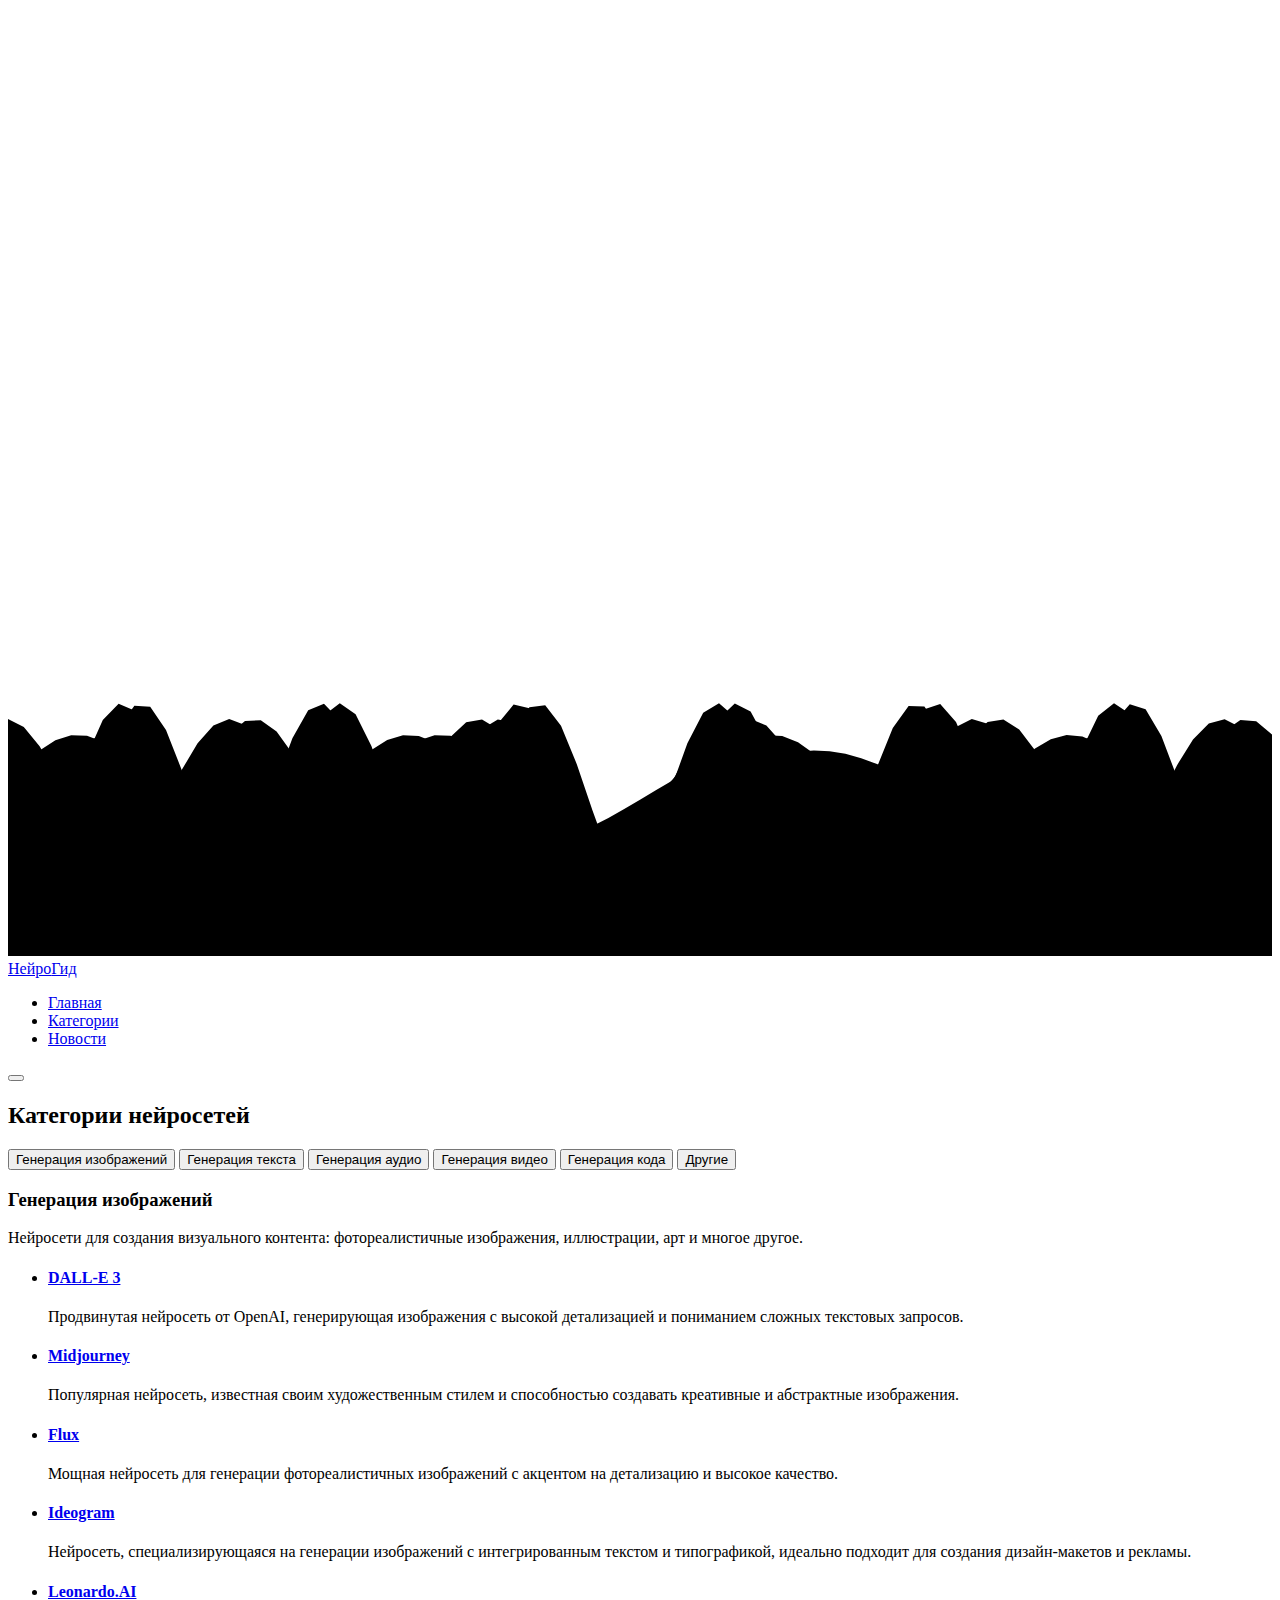
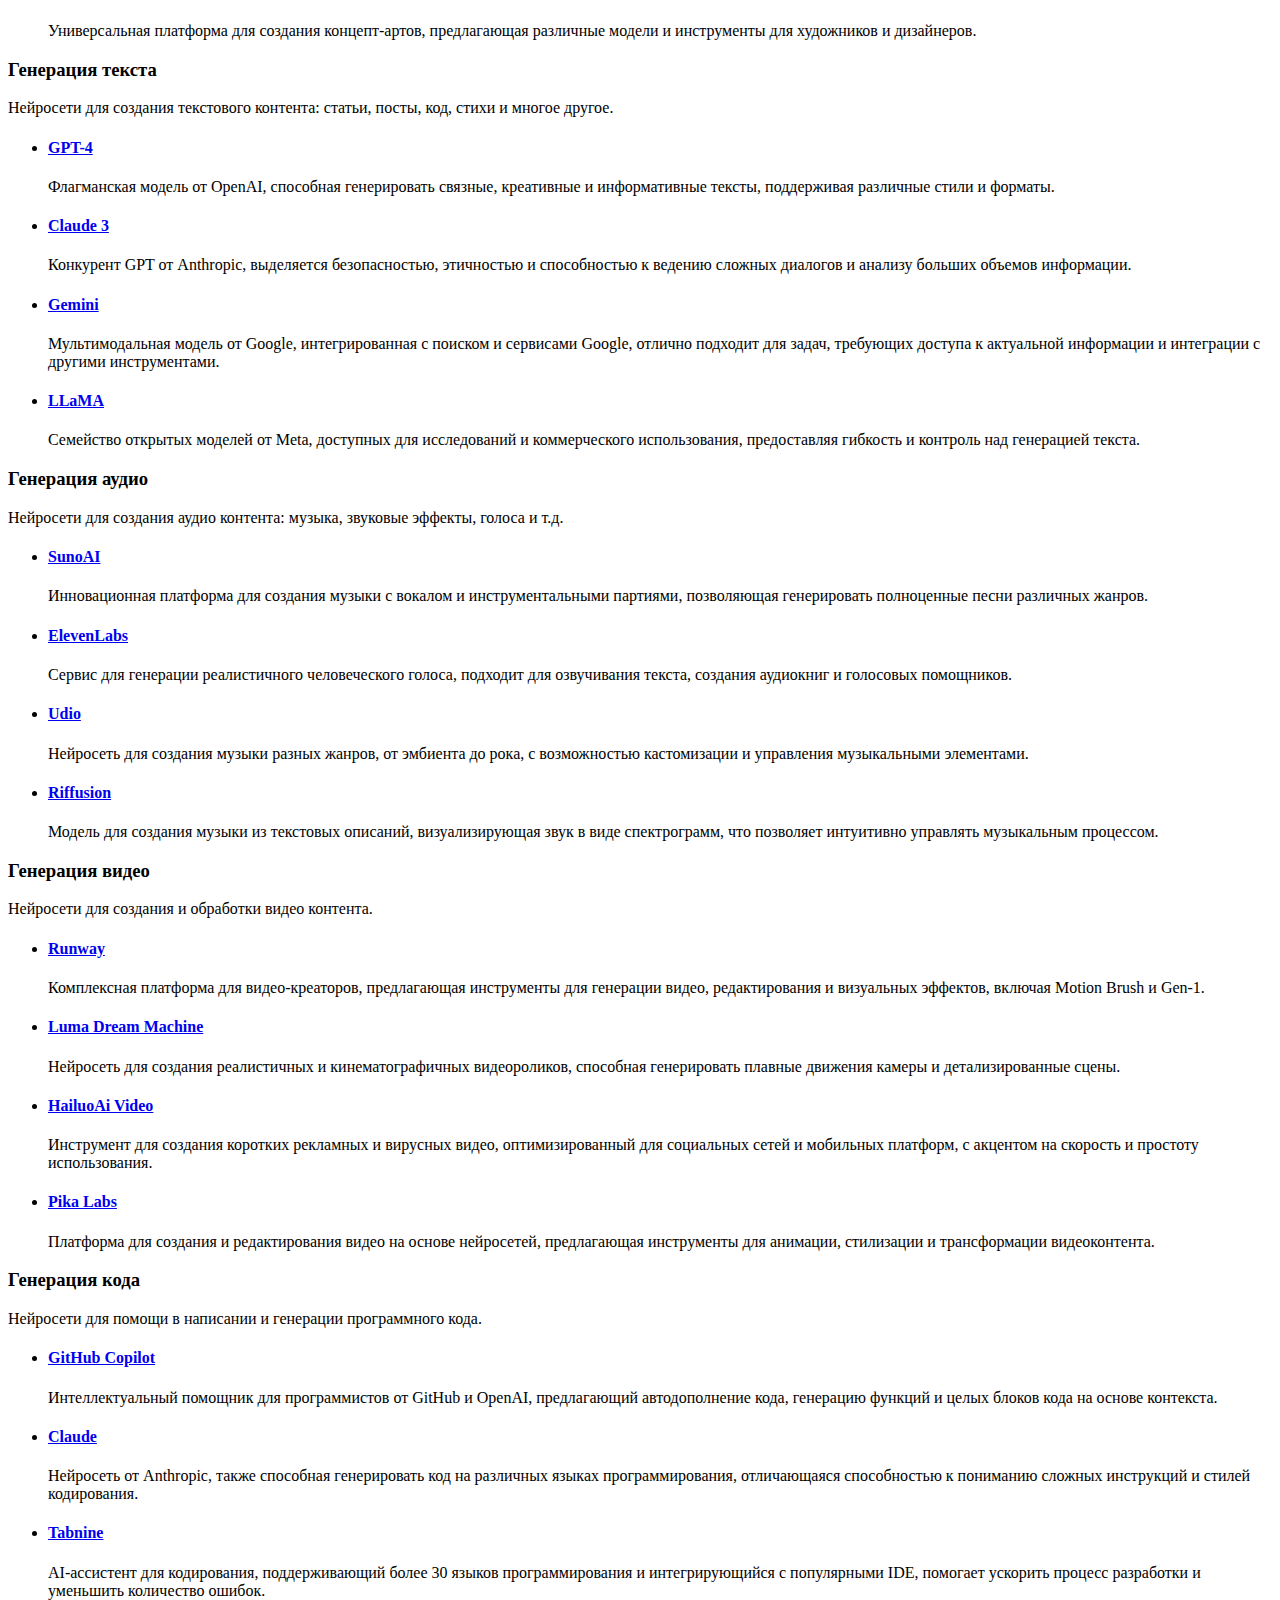
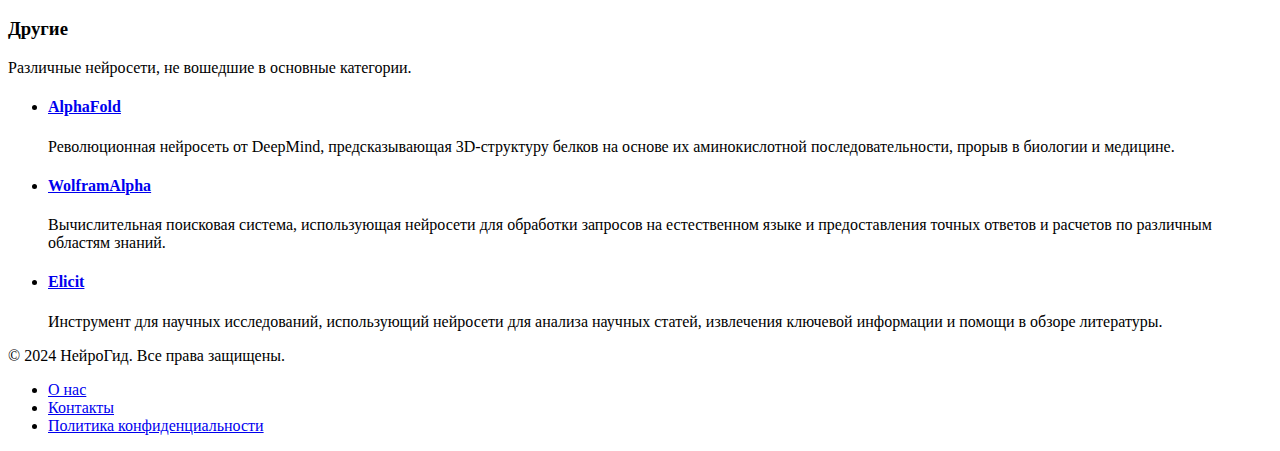
==== categories.html @ d22f7729 "Update categories.html" ====
<!DOCTYPE html>
<!-- saved from url=(0128)file:///C:/Users/User/Desktop/%D0%A1%D0%B0%D0%B9%D1%82%20%D0%9D%D0%B5%D0%B9%D1%80%D0%BE%D0%93%D0%B8%D0%B4/gemini/categories.html -->
<html lang="ru"><head><meta http-equiv="Content-Type" content="text/html; charset=UTF-8">
    
    <meta name="viewport" content="width=device-width, initial-scale=1.0">
    <title>НейроГид - Категории</title>
    <link rel="stylesheet" href="./categories_files/style.css">
    <link href="./categories_files/css2" rel="stylesheet">
    <script src="/script.js" defer=""></script>
    <script>
        document.addEventListener('DOMContentLoaded', () => {
            const categoryTabs = document.querySelectorAll('.category-tab');
            const categoryContents = document.querySelectorAll('.category-content');
            const burgerMenu = document.querySelector('.burger-menu');
            const nav = document.querySelector('.nav');
            const logoLink = document.querySelector('.logo');


            burgerMenu.addEventListener('click', () => {
                burgerMenu.classList.toggle('active');
                nav.classList.toggle('open');
            });

            const navLinks = document.querySelectorAll('.nav-link');
            navLinks.forEach(link => {
                link.addEventListener('click', () => {
                    burgerMenu.classList.remove('active');
                    nav.classList.remove('open');
                });
            });

            logoLink.addEventListener('click', (e) => {
                e.preventDefault();
                window.location.href = 'index.html'; // Относительная ссылка на главную
            });


            // --- Процедурная SVG анимация фона ---
            const svgContainer = document.getElementById('background-animation');
            const svg = svgContainer.querySelector('svg');
            const numWaves = 4;
            const waveData = [];

            for (let i = 0; i < numWaves; i++) {
                waveData.push({
                    path: document.createElementNS('http://www.w3.org/2000/svg', 'path'),
                    amplitude: 30 + i * 10,
                    frequency: 0.02 + i * 0.01,
                    phase: i * 2,
                    colorIndex: i + 1
                });
                waveData[i].path.setAttribute('class', 'wave-path');
                svg.appendChild(waveData[i].path);
            }

            function updateWaves(time) {
                waveData.forEach(wave => {
                    let pathD = 'M0,600 ';
                    for (let x = 0; x <= 800; x += 10) {
                        const y = 500 + wave.amplitude * Math.sin(wave.frequency * x + time / 1000 + wave.phase);
                        pathD += `L${x},${y} `;
                    }
                    pathD += 'L800,600 Z';
                    wave.path.setAttribute('d', pathD);
                    wave.path.setAttribute('stroke', `var(--wave-color-turquoise-${wave.colorIndex})`);
                });
                requestAnimationFrame(updateWaves);
            }

            updateWaves(0);


            // Логика для табов категорий
            categoryTabs.forEach(tab => {
                tab.addEventListener('click', () => {
                    const category = tab.dataset.category;

                    categoryTabs.forEach(t => t.classList.remove('active-tab'));
                    categoryContents.forEach(content => content.classList.add('hidden'));

                    tab.classList.add('active-tab');
                    document.getElementById(`category-${category}-content`).classList.remove('hidden');
                });
            });
        });
    </script>
</head>
<body class="dark-theme categories-page-bg">
    <div class="background-animation" id="background-animation">
        <svg class="procedural-waves" viewBox="0 0 800 600" preserveAspectRatio="none">
            <!-- Процедурные волны будут добавлены сюда через JavaScript -->
        <path class="wave-path" d="M0,600 L0,529.5100526964826 L10,529.9945716911402 L20,529.2833017658168 L30,527.404599007892 L40,524.4333613677361 L50,520.4880427137792 L60,515.7259304505815 L70,510.3368749663625 L80,504.53572089712816 L90,498.55374194902197 L100,492.6294207454771 L110,486.9989412776021 L120,481.8867729937758 L130,477.49672191109335 L140,474.0038055126163 L150,471.5472753526156 L160,470.22506553654114 L170,470.0898883972856 L180,471.1471330208153 L190,473.35465040031795 L200,476.6244337840968 L210,480.8261272270388 L220,485.79222247078417 L230,491.32473696938627 L240,497.20310682864186 L250,503.1929799925327 L260,509.0555591201522 L270,514.5571216821207 L280,519.4783377402782 L290,523.6230139401787 L300,526.8259151210157 L310,528.9593517200483 L320,529.9382703525216 L330,529.7236446217153 L340,528.3240309782257 L350,525.7952276012828 L360,522.2380499014249 L370,517.7943113282217 L380,512.6411697155575 L390,506.98406455785323 L400,501.04852678571757 L410,495.07118755945294 L420,489.2903445314259 L430,483.9364616706572 L440,479.2229813916544 L450,475.33781527889255 L460,472.43585264493686 L470,470.6327855823304 L480,470.00049668495217 L490,470.56419331583805 L500,472.30140266916175 L510,475.1428676900874 L520,478.9753081349922 L530,483.64593669730436 L540,488.96855015526256 L550,494.73095270677743 L560,500.7034155464327 L570,506.6478354280079 L580,512.3272270895278 L590,517.5151711078013 L600,522.0048405263253 L610,525.6172463933548 L620,528.208373486577 L630,529.6749217455598 L640,529.9584245191775 L650,529.0475794464912 L660,526.978699046211 L670,523.8342630511665 L680,519.7396302016373 L690,514.8580405879752 L700,509.38410778332894 L710,503.536060214626 L720,497.5470410838492 L730,491.6558136842982 L740,486.0972426615533 L750,481.0929307012044 L760,476.842383929091 L770,473.51505823164126 L780,471.24360358442857 L790,470.1185757162489 L800,470.1848259379751 L800,600 Z" stroke="var(--wave-color-turquoise-1)"></path><path class="wave-path" d="M0,600 L0,490.17256099396946 L10,479.1529946544298 L20,469.9956292147911 L30,463.5184648568426 L40,460.30008738205487 L50,460.62798486511554 L60,464.47286720042393 L70,471.4912824999924 L80,481.0562966277122 L90,492.3134953585727 L100,504.2573066567102 L110,515.8208254305324 L120,525.9711169870377 L130,533.8014860116 L140,538.6124689600643 L150,539.9743150539583 L160,537.7653746376343 L170,532.1829657797028 L180,523.725748437629 L190,513.1491806488592 L200,501.3980357142901 L210,489.5220084130649 L220,478.5819488942096 L230,469.5551000922995 L240,463.24780352658246 L250,460.22347121456244 L260,460.7522577544507 L270,464.78692821949824 L280,471.9670775133229 L290,481.6513242837984 L300,492.97460360903654 L310,504.9254406704842 L320,516.4363027860371 L330,526.4789589251502 L340,534.1563285244731 L350,538.7826150228314 L360,539.94456602557 L370,537.5383879101964 L380,531.7790174015554 L390,523.1809219143296 L400,512.5121437111053 L410,500.725692974475 L420,488.8744182457309 L430,478.0169586003203 L440,469.12317857212133 L450,462.98753304314414 L460,460.15810095499853 L470,460.8876270493591 L480,465.1109449329274 L490,472.45079819726743 L500,482.25153961020214 L510,493.6376981303839 L520,505.5921821280453 L530,517.0471331511295 L540,526.9793145404703 L550,534.5015141130871 L560,538.9417961841577 L570,539.9035235805491 L580,537.3007880582079 L590,531.3660842297438 L600,522.629541513115 L610,511.8715692495788 L620,500.0531450614932 L630,488.2299735833459 L640,477.4581835109007 L650,468.6999867702346 L660,462.7377269920813 L670,460.10399508531594 L680,461.034054477254 L690,465.4448257323646 L700,472.9423077908137 L710,482.85677290970494 L720,494.3025914477355 L730,506.2573425234237 L740,517.6531438274346 L750,527.4720423688377 L760,534.8369451840758 L770,539.0899674391944 L780,539.8511993227125 L790,537.0526422576158 L800,530.9442830117226 L800,600 Z" stroke="var(--wave-color-turquoise-2)"></path><path class="wave-path" d="M0,600 L0,461.04072297349467 L10,476.32037078464026 L20,495.33851138106974 L30,515.0925985335871 L40,532.4638962337971 L50,544.7098585350261 L60,549.8971172542027 L70,547.2067182970428 L80,537.0634165023748 L90,521.0686161925958 L100,501.7475446428626 L110,482.1505742190431 L120,465.37163565275733 L130,454.05975440822806 L140,450.00082780825363 L150,453.8356711152696 L160,464.9588468916537 L170,481.614250258771 L180,501.1723592440546 L190,520.5453784825464 L200,536.6747342105423 L210,547.0139558109616 L220,549.9307075319625 L230,544.9644984103517 L240,532.8993836693955 L250,515.6401796388816 L260,495.91173513974866 L270,476.8287377692555 L280,461.40397321515167 L290,452.07267264071425 L300,450.3080432299585 L310,456.38868116615924 L320,469.3545874202947 L330,487.1587304892551 L340,506.9902276600566 L350,525.7181215844987 L360,540.3856896009546 L370,548.6772452301972 L380,549.2837341531398 L390,542.1094051043319 L400,528.2869268913937 L410,509.99856489541656 L420,490.1316493509532 L430,471.8227293886259 L440,457.9623808938437 L450,450.7388481325138 L460,451.29256809656755 L470,459.53612057888034 L480,474.16802990177234 L490,492.8782393096693 L500,512.7128181372518 L510,530.540322510481 L520,543.5461814800948 L530,549.6770558876897 L540,547.96501547001 L550,538.6803537646533 L560,523.2889147037001 L570,504.2206680878213 L580,484.4860707849523 L590,467.2007817847718 L600,455.0937681513786 L610,450.0764611283969 L620,452.94098317418064 L630,463.2350892428271 L640,479.3335663329632 L650,498.6948188854594 L660,518.2621308376117 L670,534.9462538783456 L680,546.1131318301187 L690,549.9997602017256 L700,545.9925258324957 L710,534.7240829182389 L720,517.9734708245256 L730,498.3852428884024 L740,479.0519495949091 L750,463.025892854529 L760,452.8372346455368 L770,450.0945400708569 L780,455.2308202974479 L790,467.43516961409165 L800,484.78078961299 L800,600 Z" stroke="var(--wave-color-turquoise-3)"></path><path class="wave-path" d="M0,600 L0,553.6518302420313 L10,559.9614725809375 L20,551.5904552025657 L30,530.5882951105787 L40,502.09705357143514 L50,473.0923801807041 L60,450.6756305577851 L70,440.3352068218436 L80,444.6028053383235 L90,462.43356915268885 L100,489.4619054135548 L110,519.0703347580799 L120,544.0096810526508 L130,558.173922534247 L140,558.0951588929823 L150,543.7926742152165 L160,518.7682155666579 L170,489.1486431829804 L180,462.1858614024088 L190,444.4812995647162 L200,440.36965187595024 L210,450.857593089047 L220,473.3773094153032 L230,502.4151888954872 L240,530.8617459013984 L250,551.7522711696307 L260,559.9720355319811 L270,553.5085539982423 L280,533.9443122696724 L290,506.06931904820965 L300,476.7083448488433 L310,453.04998015535193 L320,440.88661775901653 L330,443.1962729865538 L340,459.41346168622056 L350,485.56765047010947 L360,515.2553817647022 L370,541.2080635532566 L380,557.0715742025142 L390,558.9619730462613 L400,546.4164245175839 L410,522.5065164376035 L420,493.08622819149593 L430,465.35867241033156 L440,446.1125217816543 L450,440.0599052123335 L460,448.6827143309214 L470,469.8697847342063 L480,498.43378266255127 L490,527.381245218843 L500,549.6248239912502 L510,559.7185151243574 L520,555.1910309989948 L530,537.1508576305804 L540,510.0148586327436 L550,480.42687296120573 L560,455.63107142543475 L570,441.69833102519846 L580,442.03987253178366 L590,456.5720746727018 L600,481.736947535588 L610,511.3732525879843 L620,538.2249887507911 L630,555.7179145243157 L640,559.5691515920843 L650,548.835782803319 L660,526.1457111768327 L670,497.05425759070215 L680,468.6840244827259 L690,447.9810343642066 L700,440.0141012581805 L710,446.7338082455085 L720,466.49493669771846 L730,494.45927317626087 L740,523.7801728208581 L750,547.2788567963881 L760,559.2020277203866 L770,556.6304775155353 L780,540.1938113579306 L790,513.916298371727 L800,484.2315901962513 L800,600 Z" stroke="var(--wave-color-turquoise-4)"></path></svg>
    </div>
    <header class="header">
        <div class="container header-container">
            <a href="file:///C:/Users/User/Desktop/%D0%A1%D0%B0%D0%B9%D1%82%20%D0%9D%D0%B5%D0%B9%D1%80%D0%BE%D0%93%D0%B8%D0%B4/gemini/index.html" class="logo">Нейро<span class="logo-accent">Гид</span></a>
            <nav class="nav">
                <ul class="nav-list">
                    <li class="nav-item"><a href="file:///C:/Users/User/Desktop/%D0%A1%D0%B0%D0%B9%D1%82%20%D0%9D%D0%B5%D0%B9%D1%80%D0%BE%D0%93%D0%B8%D0%B4/gemini/index.html" class="nav-link">Главная</a></li>
                    <li class="nav-item"><a href="file:///C:/Users/User/Desktop/%D0%A1%D0%B0%D0%B9%D1%82%20%D0%9D%D0%B5%D0%B9%D1%80%D0%BE%D0%93%D0%B8%D0%B4/gemini/categories.html" class="nav-link active">Категории</a></li>
                    <li class="nav-item"><a href="file:///C:/Users/User/Desktop/%D0%A1%D0%B0%D0%B9%D1%82%20%D0%9D%D0%B5%D0%B9%D1%80%D0%BE%D0%93%D0%B8%D0%B4/gemini/news.html" class="nav-link">Новости</a></li>
                </ul>
            </nav>
            <button class="burger-menu" aria-label="Открыть меню">
                <span class="burger-line"></span>
                <span class="burger-line"></span>
                <span class="burger-line"></span>
            </button>
        </div>
    </header>

    <main class="main">
        <section class="categories" id="categories-section">
            <div class="container categories-container">
                <h2 class="section-title">Категории нейросетей</h2>
                <div class="category-tabs">
                    <button class="category-tab" data-category="image">Генерация изображений</button>
                    <button class="category-tab" data-category="text">Генерация текста</button>
                    <button class="category-tab" data-category="audio">Генерация аудио</button>
                    <button class="category-tab active-tab" data-category="video">Генерация видео</button>
                    <button class="category-tab" data-category="code">Генерация кода</button>
                    <button class="category-tab" data-category="other">Другие</button>
                </div>

                <div class="category-content hidden" id="category-image-content">
                    <h3 class="category-content-title">Генерация изображений</h3>
                    <p class="category-content-description">Нейросети для создания визуального контента: фотореалистичные изображения, иллюстрации, арт и многое другое.</p>
                    <ul class="networks-list">
                        <li class="network-item">
                            <h4 class="network-name"><a href="https://openai.com/dall-e-3" target="_blank" rel="noopener noreferrer">DALL-E 3</a></h4>
                            <p class="network-description">Продвинутая нейросеть от OpenAI, генерирующая изображения с высокой детализацией и пониманием сложных текстовых запросов.</p>
                        </li>
                        <li class="network-item">
                            <h4 class="network-name"><a href="https://www.midjourney.com/" target="_blank" rel="noopener noreferrer">Midjourney</a></h4>
                            <p class="network-description">Популярная нейросеть, известная своим художественным стилем и способностью создавать креативные и абстрактные изображения.</p>
                        </li>
                        <li class="network-item">
                            <h4 class="network-name"><a href="https://fluxai.studio/" target="_blank" rel="noopener noreferrer">Flux</a></h4>
                            <p class="network-description">Мощная нейросеть для генерации фотореалистичных изображений с акцентом на детализацию и высокое качество.</p>
                        </li>
                        <li class="network-item">
                            <h4 class="network-name"><a href="https://ideogram.ai/" target="_blank" rel="noopener noreferrer">Ideogram</a></h4>
                            <p class="network-description">Нейросеть, специализирующаяся на генерации изображений с интегрированным текстом и типографикой, идеально подходит для создания дизайн-макетов и рекламы.</p>
                        </li>
                        <li class="network-item">
                            <h4 class="network-name"><a href="https://leonardo.ai/" target="_blank" rel="noopener noreferrer">Leonardo.AI</a></h4>
                            <p class="network-description">Универсальная платформа для создания концепт-артов, предлагающая различные модели и инструменты для художников и дизайнеров.</p>
                        </li>
                    </ul>
                </div>

                <div class="category-content hidden" id="category-text-content">
                    <h3 class="category-content-title">Генерация текста</h3>
                    <p class="category-content-description">Нейросети для создания текстового контента: статьи, посты, код, стихи и многое другое.</p>
                    <ul class="networks-list">
                        <li class="network-item">
                            <h4 class="network-name"><a href="https://openai.com/gpt-4" target="_blank" rel="noopener noreferrer">GPT-4</a></h4>
                            <p class="network-description">Флагманская модель от OpenAI, способная генерировать связные, креативные и информативные тексты, поддерживая различные стили и форматы.</p>
                        </li>
                        <li class="network-item">
                            <h4 class="network-name"><a href="https://www.anthropic.com/claude" target="_blank" rel="noopener noreferrer">Claude 3</a></h4>
                            <p class="network-description">Конкурент GPT от Anthropic, выделяется безопасностью, этичностью и способностью к ведению сложных диалогов и анализу больших объемов информации.</p>
                        </li>
                        <li class="network-item">
                            <h4 class="network-name"><a href="https://gemini.google.com/" target="_blank" rel="noopener noreferrer">Gemini</a></h4>
                            <p class="network-description">Мультимодальная модель от Google, интегрированная с поиском и сервисами Google, отлично подходит для задач, требующих доступа к актуальной информации и интеграции с другими инструментами.</p>
                        </li>
                        <li class="network-item">
                            <h4 class="network-name"><a href="https://llama.meta.com/" target="_blank" rel="noopener noreferrer">LLaMA</a></h4>
                            <p class="network-description">Семейство открытых моделей от Meta, доступных для исследований и коммерческого использования, предоставляя гибкость и контроль над генерацией текста.</p>
                        </li>
                    </ul>
                </div>

                <div class="category-content hidden" id="category-audio-content">
                    <h3 class="category-content-title">Генерация аудио</h3>
                    <p class="category-content-description">Нейросети для создания аудио контента: музыка, звуковые эффекты, голоса и т.д.</p>
                    <ul class="networks-list">
                        <li class="network-item">
                            <h4 class="network-name"><a href="https://www.suno.ai/" target="_blank" rel="noopener noreferrer">SunoAI</a></h4>
                            <p class="network-description">Инновационная платформа для создания музыки с вокалом и инструментальными партиями, позволяющая генерировать полноценные песни различных жанров.</p>
                        </li>
                        <li class="network-item">
                            <h4 class="network-name"><a href="https://elevenlabs.io/" target="_blank" rel="noopener noreferrer">ElevenLabs</a></h4>
                            <p class="network-description">Сервис для генерации реалистичного человеческого голоса, подходит для озвучивания текста, создания аудиокниг и голосовых помощников.</p>
                        </li>
                        <li class="network-item">
                            <h4 class="network-name"><a href="https://www.udio.com/" target="_blank" rel="noopener noreferrer">Udio</a></h4>
                            <p class="network-description">Нейросеть для создания музыки разных жанров, от эмбиента до рока, с возможностью кастомизации и управления музыкальными элементами.</p>
                        </li>
                        <li class="network-item">
                            <h4 class="network-name"><a href="https://www.riffusion.com/" target="_blank" rel="noopener noreferrer">Riffusion</a></h4>
                            <p class="network-description">Модель для создания музыки из текстовых описаний, визуализирующая звук в виде спектрограмм, что позволяет интуитивно управлять музыкальным процессом.</p>
                        </li>
                    </ul>
                </div>

                 <div class="category-content" id="category-video-content">
                    <h3 class="category-content-title">Генерация видео</h3>
                    <p class="category-content-description">Нейросети для создания и обработки видео контента.</p>
                    <ul class="networks-list">
                        <li class="network-item">
                            <h4 class="network-name"><a href="https://runwayml.com/" target="_blank" rel="noopener noreferrer">Runway</a></h4>
                            <p class="network-description">Комплексная платформа для видео-креаторов, предлагающая инструменты для генерации видео, редактирования и визуальных эффектов, включая Motion Brush и Gen-1.</p>
                        </li>
                        <li class="network-item">
                            <h4 class="network-name"><a href="https://lumalabs.ai/dream-machine" target="_blank" rel="noopener noreferrer">Luma Dream Machine</a></h4>
                            <p class="network-description">Нейросеть для создания реалистичных и кинематографичных видеороликов, способная генерировать плавные движения камеры и детализированные сцены.</p>
                        </li>
                        <li class="network-item">
                            <h4 class="network-name">
    <a href="https://hailuoai.video/" target="_blank" rel="noopener noreferrer">HailuoAi Video</a>
</h4>
                            <p class="network-description">Инструмент для создания коротких рекламных и вирусных видео, оптимизированный для социальных сетей и мобильных платформ, с акцентом на скорость и простоту использования.</p>
                        </li>
                        <li class="network-item">
                            <h4 class="network-name"><a href="https://pika.art/" target="_blank" rel="noopener noreferrer">Pika Labs</a></h4>
                            <p class="network-description">Платформа для создания и редактирования видео на основе нейросетей, предлагающая инструменты для анимации, стилизации и трансформации видеоконтента.</p>
                        </li>
                    </ul>
                </div>

                 <div class="category-content hidden" id="category-code-content">
                    <h3 class="category-content-title">Генерация кода</h3>
                    <p class="category-content-description">Нейросети для помощи в написании и генерации программного кода.</p>
                    <ul class="networks-list">
                        <li class="network-item">
                            <h4 class="network-name"><a href="https://github.com/features/copilot" target="_blank" rel="noopener noreferrer">GitHub Copilot</a></h4>
                            <p class="network-description">Интеллектуальный помощник для программистов от GitHub и OpenAI, предлагающий автодополнение кода, генерацию функций и целых блоков кода на основе контекста.</p>
                        </li>
                        <li class="network-item">
                            <h4 class="network-name"><a href="https://www.anthropic.com/claude" target="_blank" rel="noopener noreferrer">Claude</a></h4>
                            <p class="network-description">Нейросеть от Anthropic, также способная генерировать код на различных языках программирования, отличающаяся способностью к пониманию сложных инструкций и стилей кодирования.</p>
                        </li>
                        <li class="network-item">
                            <h4 class="network-name"><a href="https://www.tabnine.com/" target="_blank" rel="noopener noreferrer">Tabnine</a></h4>
                            <p class="network-description">AI-ассистент для кодирования, поддерживающий более 30 языков программирования и интегрирующийся с популярными IDE, помогает ускорить процесс разработки и уменьшить количество ошибок.</p>
                        </li>
                    </ul>
                </div>

                 <div class="category-content hidden" id="category-other-content">
                    <h3 class="category-content-title">Другие</h3>
                    <p class="category-content-description">Различные нейросети, не вошедшие в основные категории.</p>
                    <ul class="networks-list">
                        <li class="network-item">
                            <h4 class="network-name"><a href="https://www.deepmind.com/research/highlighted-research/alphafold" target="_blank" rel="noopener noreferrer">AlphaFold</a></h4>
                            <p class="network-description">Революционная нейросеть от DeepMind, предсказывающая 3D-структуру белков на основе их аминокислотной последовательности, прорыв в биологии и медицине.</p>
                        </li>
                         <li class="network-item">
                            <h4 class="network-name"><a href="https://www.wolframalpha.com/" target="_blank" rel="noopener noreferrer">WolframAlpha</a></h4>
                            <p class="network-description">Вычислительная поисковая система, использующая нейросети для обработки запросов на естественном языке и предоставления точных ответов и расчетов по различным областям знаний.</p>
                        </li>
                        <li class="network-item">
                            <h4 class="network-name"><a href="https://elicit.com/" target="_blank" rel="noopener noreferrer">Elicit</a></h4>
                            <p class="network-description">Инструмент для научных исследований, использующий нейросети для анализа научных статей, извлечения ключевой информации и помощи в обзоре литературы.</p>
                        </li>
                    </ul>
                </div>
            </div>
        </section>
    </main>

    <footer class="footer">
        <div class="container footer-container">
            <p class="footer-text">© 2024 НейроГид. Все права защищены.</p>
            <nav class="footer-nav">
                <ul class="footer-nav-list">
                    <li class="footer-nav-item"><a href="file:///C:/Users/User/Desktop/%D0%A1%D0%B0%D0%B9%D1%82%20%D0%9D%D0%B5%D0%B9%D1%80%D0%BE%D0%93%D0%B8%D0%B4/gemini/categories.html#" class="footer-nav-link">О нас</a></li>
                    <li class="footer-nav-item"><a href="file:///C:/Users/User/Desktop/%D0%A1%D0%B0%D0%B9%D1%82%20%D0%9D%D0%B5%D0%B9%D1%80%D0%BE%D0%93%D0%B8%D0%B4/gemini/categories.html#" class="footer-nav-link">Контакты</a></li>
                    <li class="footer-nav-item"><a href="file:///C:/Users/User/Desktop/%D0%A1%D0%B0%D0%B9%D1%82%20%D0%9D%D0%B5%D0%B9%D1%80%D0%BE%D0%93%D0%B8%D0%B4/gemini/categories.html#" class="footer-nav-link">Политика конфиденциальности</a></li>
                </ul>
            </nav>
        </div>
    </footer>

</body></html>
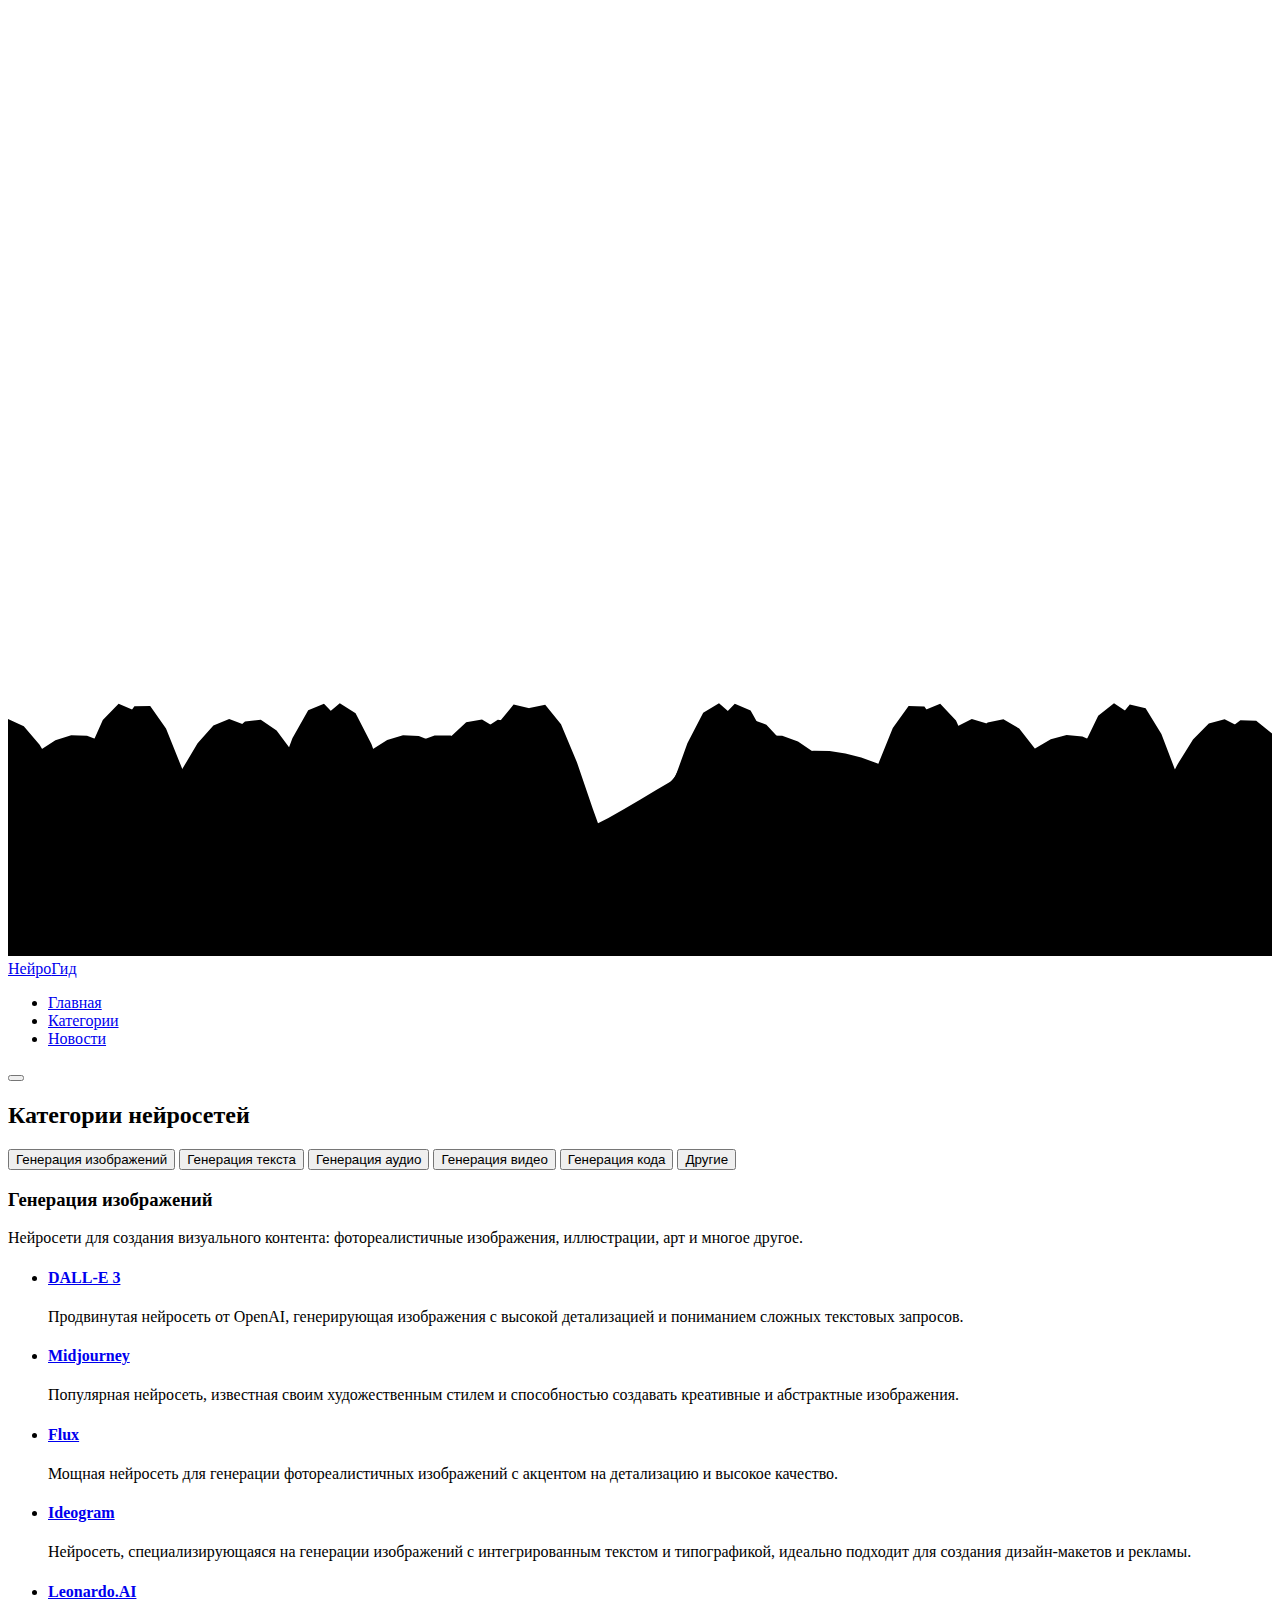
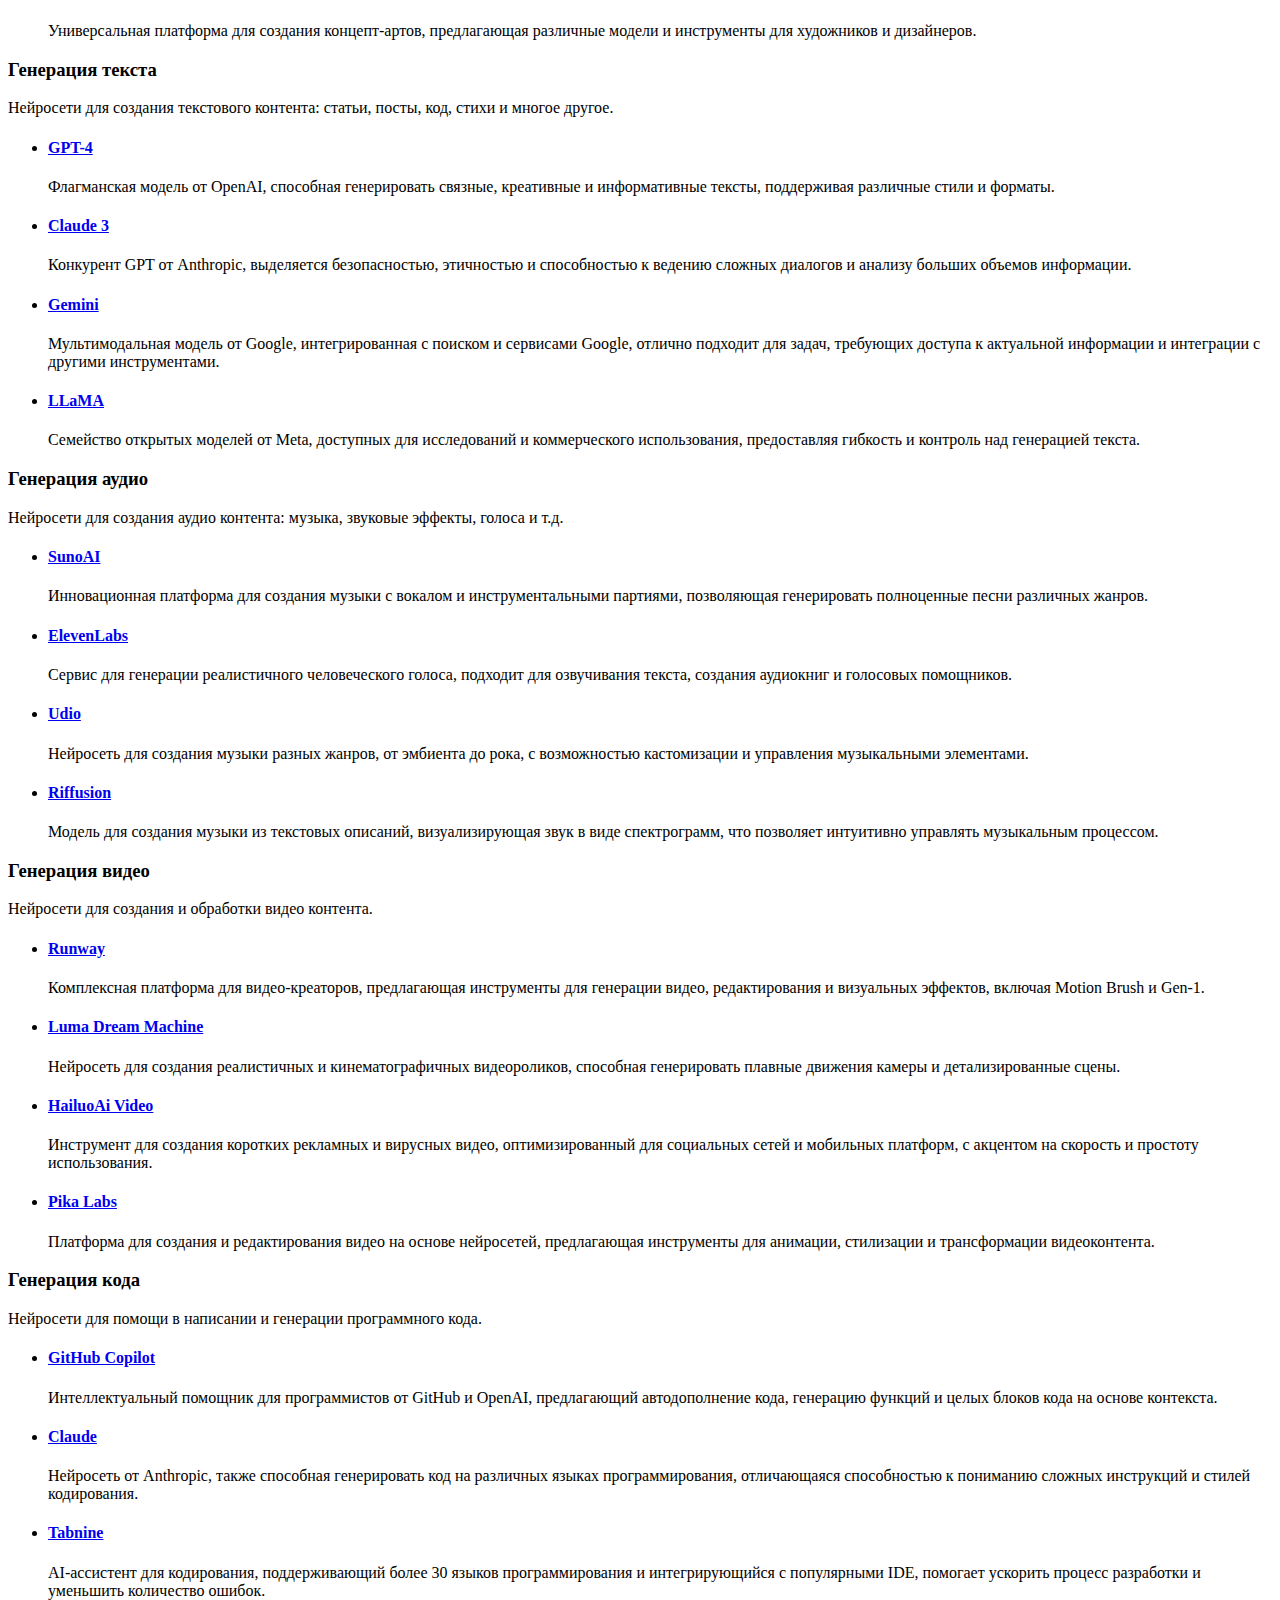
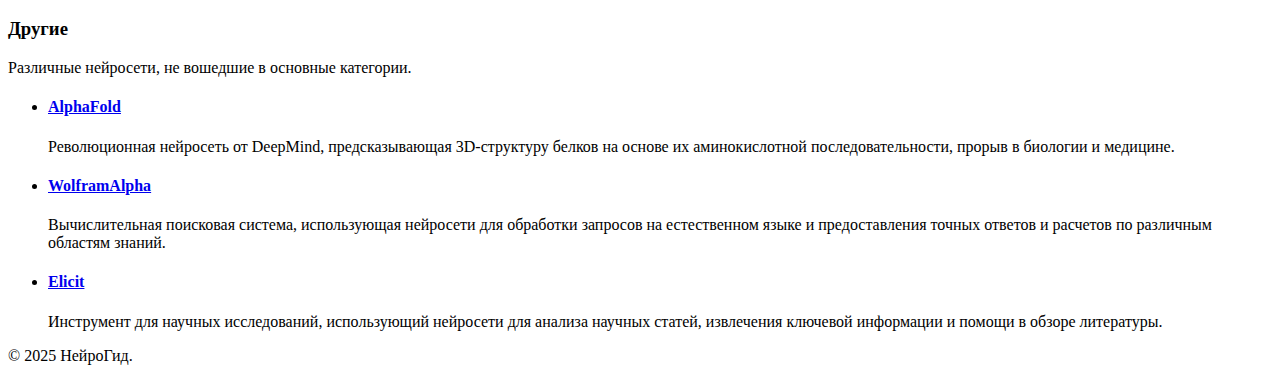
==== commit d672c32d: "Update categories.html" ====
--- a/categories.html
+++ b/categories.html
@@ -93,12 +93,12 @@
     </div>
     <header class="header">
         <div class="container header-container">
-            <a href="file:///C:/Users/User/Desktop/%D0%A1%D0%B0%D0%B9%D1%82%20%D0%9D%D0%B5%D0%B9%D1%80%D0%BE%D0%93%D0%B8%D0%B4/gemini/index.html" class="logo">Нейро<span class="logo-accent">Гид</span></a>
+            <a href="/" class="logo">Нейро<span class="logo-accent">Гид</span></a>
             <nav class="nav">
                 <ul class="nav-list">
-                    <li class="nav-item"><a href="file:///C:/Users/User/Desktop/%D0%A1%D0%B0%D0%B9%D1%82%20%D0%9D%D0%B5%D0%B9%D1%80%D0%BE%D0%93%D0%B8%D0%B4/gemini/index.html" class="nav-link">Главная</a></li>
-                    <li class="nav-item"><a href="file:///C:/Users/User/Desktop/%D0%A1%D0%B0%D0%B9%D1%82%20%D0%9D%D0%B5%D0%B9%D1%80%D0%BE%D0%93%D0%B8%D0%B4/gemini/categories.html" class="nav-link active">Категории</a></li>
-                    <li class="nav-item"><a href="file:///C:/Users/User/Desktop/%D0%A1%D0%B0%D0%B9%D1%82%20%D0%9D%D0%B5%D0%B9%D1%80%D0%BE%D0%93%D0%B8%D0%B4/gemini/news.html" class="nav-link">Новости</a></li>
+                    <li class="nav-item"><a href="/" class="nav-link">Главная</a></li>
+                    <li class="nav-item"><a href="/categories.html" class="nav-link active">Категории</a></li>
+                    <li class="nav-item"><a href="/news.html" class="nav-link">Новости</a></li>
                 </ul>
             </nav>
             <button class="burger-menu" aria-label="Открыть меню">
@@ -263,12 +263,9 @@
 
     <footer class="footer">
         <div class="container footer-container">
-            <p class="footer-text">© 2024 НейроГид. Все права защищены.</p>
+            <p class="footer-text">© 2025 НейроГид.</p>
             <nav class="footer-nav">
                 <ul class="footer-nav-list">
-                    <li class="footer-nav-item"><a href="file:///C:/Users/User/Desktop/%D0%A1%D0%B0%D0%B9%D1%82%20%D0%9D%D0%B5%D0%B9%D1%80%D0%BE%D0%93%D0%B8%D0%B4/gemini/categories.html#" class="footer-nav-link">О нас</a></li>
-                    <li class="footer-nav-item"><a href="file:///C:/Users/User/Desktop/%D0%A1%D0%B0%D0%B9%D1%82%20%D0%9D%D0%B5%D0%B9%D1%80%D0%BE%D0%93%D0%B8%D0%B4/gemini/categories.html#" class="footer-nav-link">Контакты</a></li>
-                    <li class="footer-nav-item"><a href="file:///C:/Users/User/Desktop/%D0%A1%D0%B0%D0%B9%D1%82%20%D0%9D%D0%B5%D0%B9%D1%80%D0%BE%D0%93%D0%B8%D0%B4/gemini/categories.html#" class="footer-nav-link">Политика конфиденциальности</a></li>
                 </ul>
             </nav>
         </div>
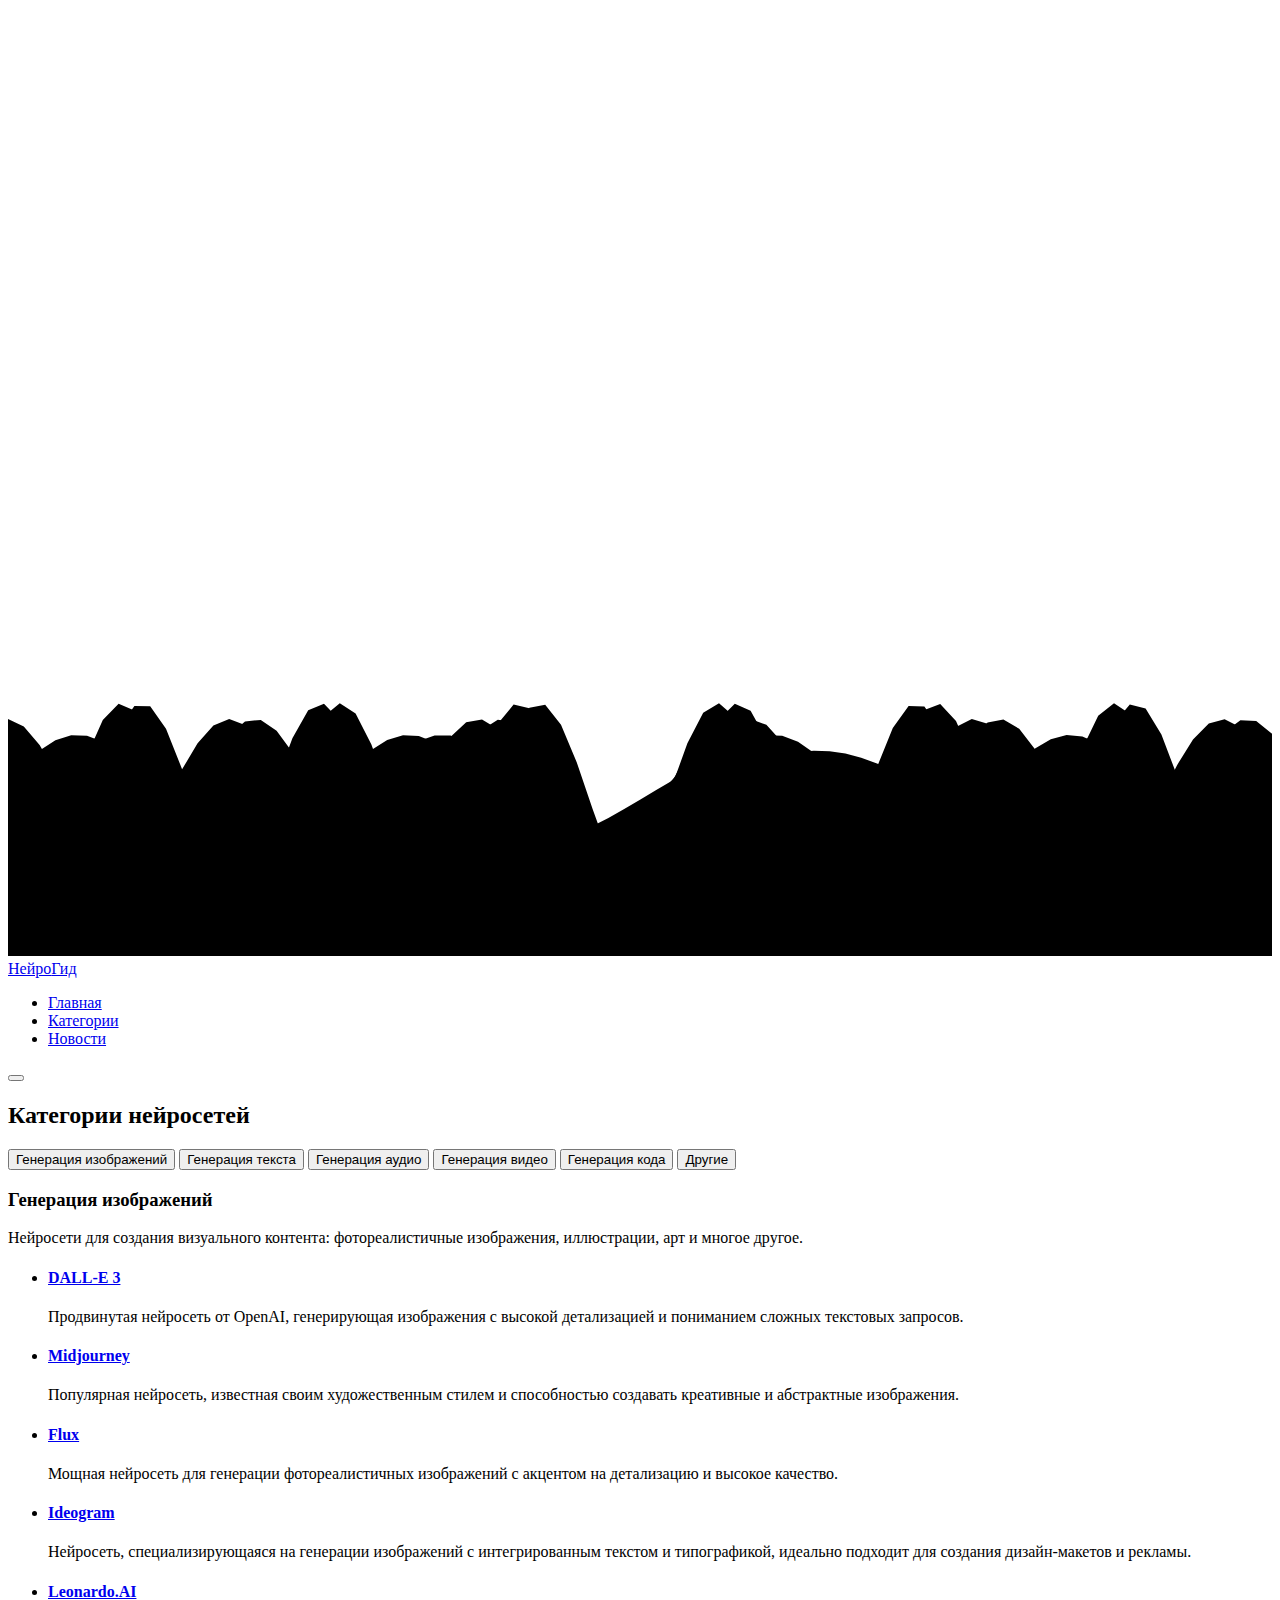
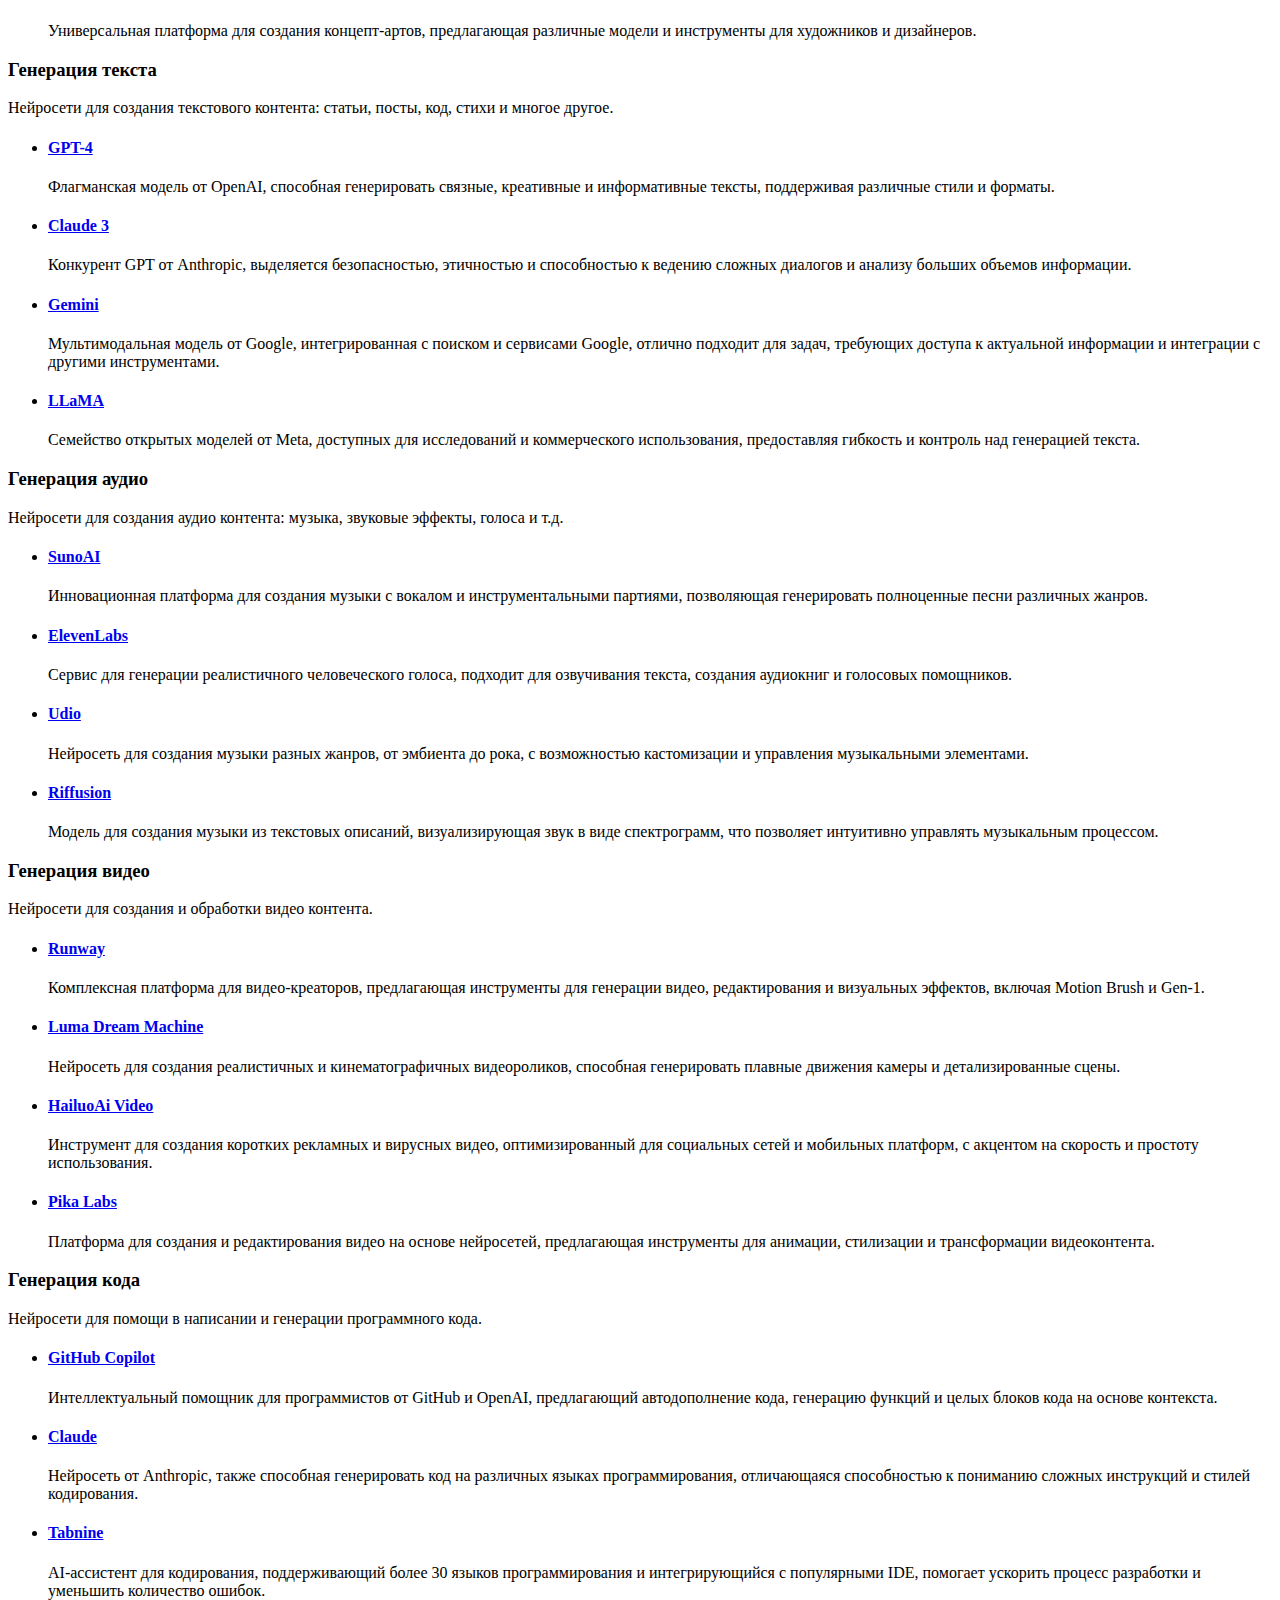
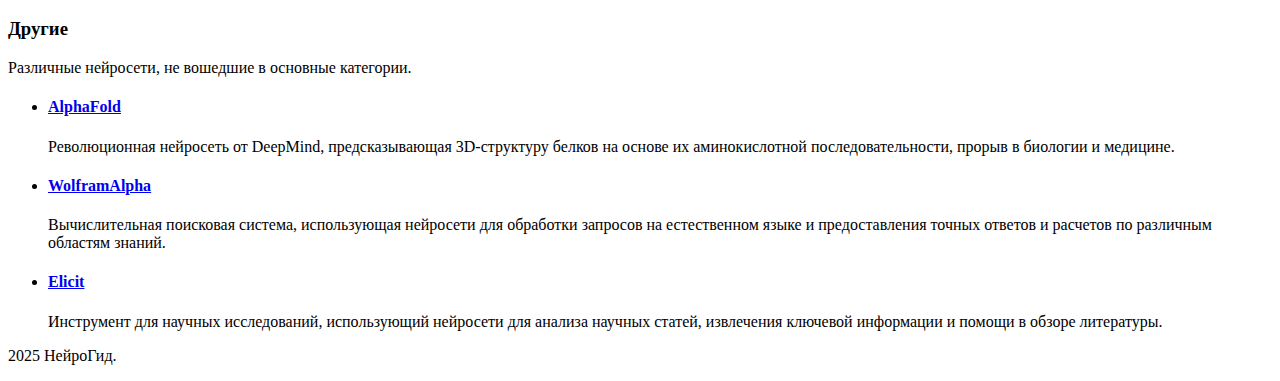
==== commit 19e447da: "Update categories.html" ====
--- a/categories.html
+++ b/categories.html
@@ -263,7 +263,7 @@
 
     <footer class="footer">
         <div class="container footer-container">
-            <p class="footer-text">© 2025 НейроГид.</p>
+            <p class="footer-text"> 2025 НейроГид.</p>
             <nav class="footer-nav">
                 <ul class="footer-nav-list">
                 </ul>
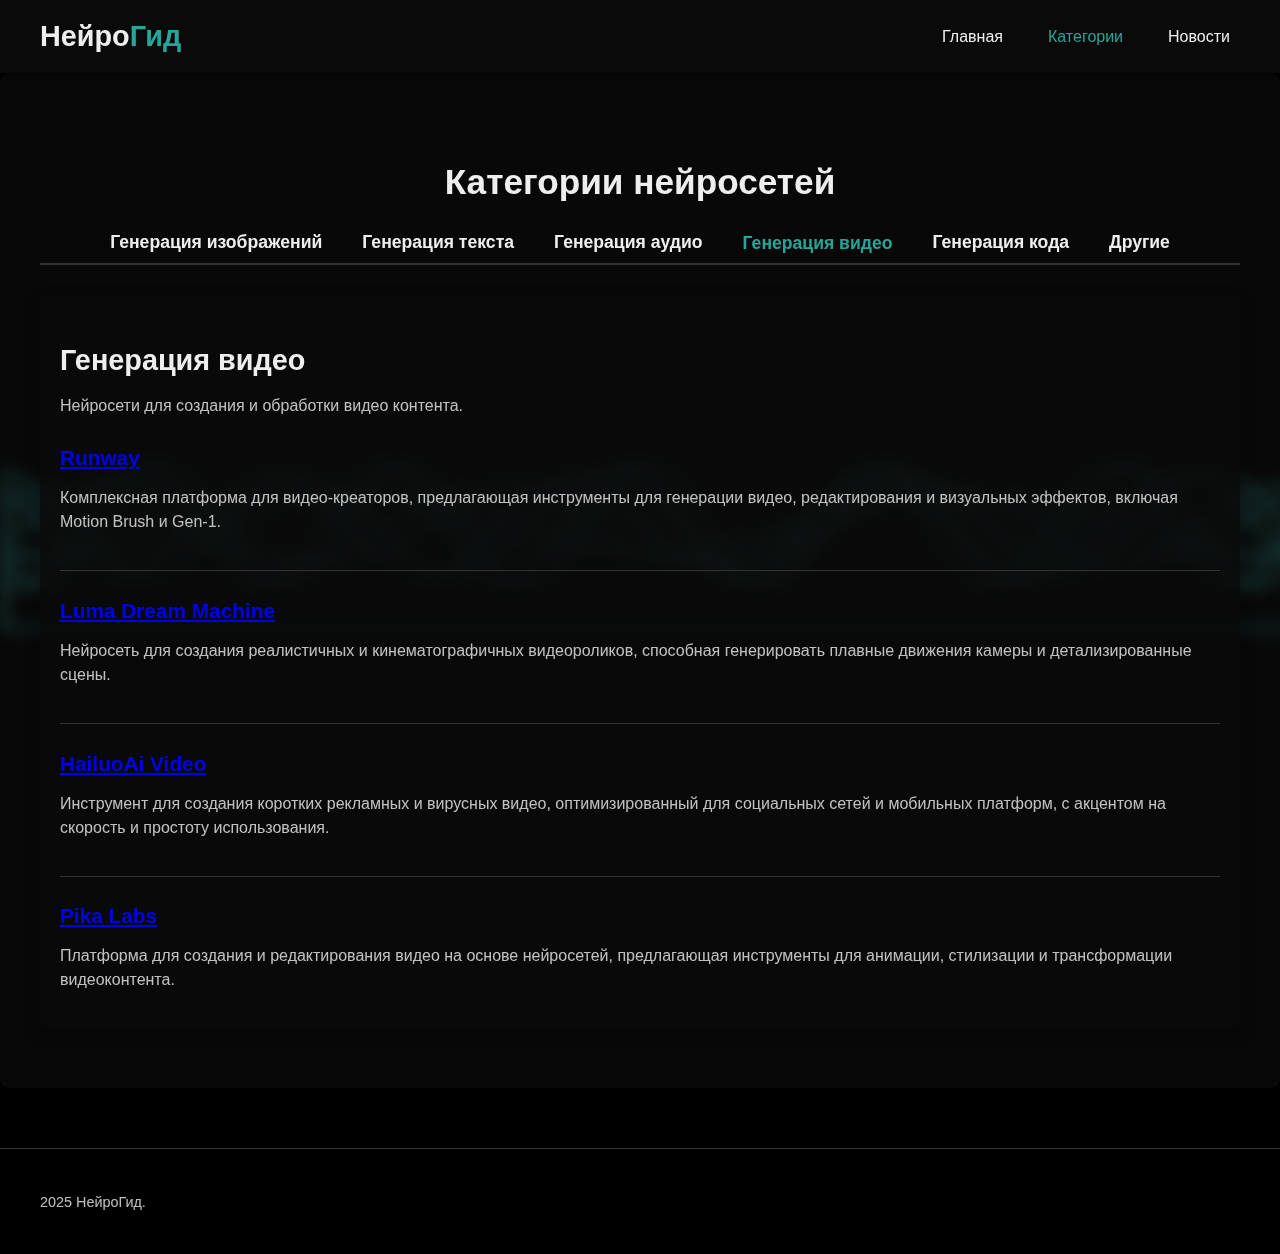
==== commit 1d109fa5: "Update categories.html" ====
--- a/categories.html
+++ b/categories.html
@@ -4,8 +4,8 @@
     
     <meta name="viewport" content="width=device-width, initial-scale=1.0">
     <title>НейроГид - Категории</title>
-    <link rel="stylesheet" href="./categories_files/style.css">
-    <link href="./categories_files/css2" rel="stylesheet">
+    <link rel="stylesheet" href="/style.css">
+    <link href="/css2" rel="stylesheet">
     <script src="/script.js" defer=""></script>
     <script>
         document.addEventListener('DOMContentLoaded', () => {
--- a/style.css
+++ b/style.css
@@ -0,0 +1,622 @@
+/* Общие стили и переменные для темной темы */
+:root {
+    --primary-color: #26a69a;
+    --text-color-light: #eee;
+    --text-color-dark: #333;
+    --background-dark: #000;
+    --background-light: #f9f9f9;
+    --card-background-dark: #0a0a0a;
+    --card-background-light: #fff;
+    --border-color-dark: #333;
+    --border-color-light: #eee;
+    --shadow-color-dark: rgba(0, 0, 0, 0.3);
+    --shadow-color-light: rgba(0, 0, 0, 0.1);
+
+    --font-family-title: 'Montserrat', sans-serif;
+    --font-family-text: 'Roboto', sans-serif;
+
+    --wave-color-turquoise-1: rgba(64, 224, 208, 0.8);
+    --wave-color-turquoise-2: rgba(64, 224, 208, 0.6);
+    --wave-color-turquoise-3: rgba(64, 224, 208, 0.4);
+    --wave-color-turquoise-4: rgba(64, 224, 208, 0.2);
+}
+
+.dark-theme {
+    background-color: #000;
+    color: var(--text-color-light);
+}
+
+.dark-theme .header {
+    background-color: var(--card-background-dark);
+    box-shadow: 0 1px 5px var(--shadow-color-dark);
+}
+
+.dark-theme .logo,
+.dark-theme .nav-link,
+.dark-theme .burger-line {
+    color: var(--text-color-light);
+}
+
+.dark-theme .nav-link:hover,
+.dark-theme .nav-link.active {
+    color: var(--primary-color);
+}
+
+.dark-theme .section-title,
+.dark-theme .hero-title,
+.dark-theme .category-content-title,
+.dark-theme .network-name {
+    color: var(--text-color-light);
+}
+
+.dark-theme .section-subtitle,
+.dark-theme .hero-subtitle,
+.dark-theme .category-content-description,
+.dark-theme .network-description,
+.dark-theme .news-card-description,
+.dark-theme .footer-text,
+.dark-theme .footer-nav-link {
+    color: var(--text-color-light);
+    opacity: 0.8;
+}
+
+
+.dark-theme .news,
+.dark-theme .categories,
+.dark-theme .categories-preview,
+.dark-theme .footer,
+.dark-theme .news-card,
+.dark-theme .category-card,
+.dark-theme .category-content {
+    background-color: rgba(10, 10, 10, 0.8);
+    box-shadow: 0 5px 15px var(--shadow-color-dark);
+    border-color: var(--border-color-dark);
+}
+
+.dark-theme .news-card-link,
+.dark-theme .review-card-link,
+.dark-theme .category-card-title {
+    color: var(--primary-color);
+}
+
+.dark-theme .button {
+    background-color: var(--primary-color);
+    color: var(--text-color-dark);
+}
+
+.dark-theme .button:hover {
+    background-color: #1d786f;
+}
+
+.dark-theme .footer {
+    background-color: rgba(0, 0, 0, 0.5);
+    border-top-color: var(--border-color-dark);
+}
+
+
+/* Общие стили (не зависят от темы) */
+body {
+    font-family: var(--font-family-text);
+    margin: 0;
+    padding: 0;
+    box-sizing: border-box;
+    -webkit-font-smoothing: antialiased;
+    -moz-osx-font-smoothing: grayscale;
+    overflow-x: hidden;
+}
+
+.container {
+    width: 100%;
+    max-width: 1200px;
+    padding-left: 20px;
+    padding-right: 20px;
+    margin: 0 auto;
+}
+
+.section-title {
+    font-family: var(--font-family-title);
+    font-size: 2.5rem;
+    font-weight: 700;
+    margin-bottom: 20px;
+    text-align: center;
+}
+
+.section-subtitle {
+    font-size: 1.1rem;
+    text-align: center;
+    margin-bottom: 40px;
+}
+
+.button {
+    display: inline-block;
+    padding: 12px 25px;
+    text-decoration: none;
+    border-radius: 5px;
+    font-weight: 500;
+    transition: background-color 0.3s ease;
+    border: none;
+    cursor: pointer;
+}
+
+
+/* Анимированный фон волн */
+.background-animation {
+    position: fixed;
+    top: 0;
+    left: 0;
+    width: 105%;
+    height: 70%;
+    overflow: hidden;
+    z-index: -1;
+    background-color: #000; /* Черный фон для анимации */
+    filter: blur(8px); /* Меньшее размытие фона */
+}
+
+.procedural-waves {
+    display: block;
+    width: 115%;
+    height: 100%;
+}
+
+.wave-path {
+    fill: none;
+    stroke: var(--wave-color-turquoise-1);
+    stroke-width: 8;
+    opacity: 0.7;
+}
+
+
+@keyframes waveMove {
+    0% {
+        background-position-x: 0;
+    }
+    100% {
+        background-position-x: 800px;
+    }
+}
+
+
+/* Хедер */
+.header {
+    padding: 20px 0;
+    position: sticky;
+    top: 0;
+    z-index: 100;
+}
+
+.header-container {
+    display: flex;
+    justify-content: space-between;
+    align-items: center;
+}
+
+.logo {
+    font-family: var(--font-family-title);
+    font-size: 1.8rem;
+    font-weight: 700;
+    text-decoration: none;
+    cursor: pointer;
+}
+
+.logo-accent {
+    color: var(--primary-color);
+}
+
+.nav-list {
+    list-style: none;
+    padding: 0;
+    margin: 0;
+    display: flex;
+}
+
+.nav-item {
+    margin-left: 25px;
+}
+
+.nav-link {
+    text-decoration: none;
+    font-weight: 500;
+    padding: 8px 10px;
+    border-radius: 5px;
+    transition: color 0.3s ease;
+}
+
+.nav-link:hover, .nav-link.active {
+    color: var(--primary-color);
+}
+
+.burger-menu {
+    display: none;
+    background: none;
+    border: none;
+    cursor: pointer;
+    padding: 10px;
+}
+
+.burger-line {
+    width: 25px;
+    height: 3px;
+    background-color: var(--text-color-dark);
+    margin: 5px 0;
+    display: block;
+    transition: all 0.3s ease;
+}
+
+
+/* Герой секция */
+.hero {
+    padding: 100px 0;
+    text-align: center;
+}
+
+.hero-container {
+    max-width: 800px;
+}
+
+.hero-title {
+    font-family: var(--font-family-title);
+    font-size: 3rem;
+    font-weight: 700;
+    margin-bottom: 20px;
+    line-height: 1.2;
+}
+
+.hero-subtitle {
+    font-size: 1.3rem;
+    line-height: 1.6;
+}
+
+
+/* Секция новостей */
+.news {
+    padding: 60px 0;
+    border-radius: 10px;
+    margin-bottom: 60px;
+}
+
+.news-container {
+
+}
+
+.section-title {
+    font-size: 2.2rem;
+}
+
+
+.news-grid {
+    display: grid;
+    grid-template-columns: repeat(auto-fit, minmax(300px, 1fr));
+    gap: 30px;
+    margin-bottom: 30px;
+}
+
+.news-card {
+    border-radius: 10px;
+    overflow: hidden;
+    transition: transform 0.3s ease, box-shadow 0.3s ease;
+    opacity: 0;
+    transform: translateY(20px);
+    animation: fadeInSlideUp 0.6s ease-out forwards var(--card-animation-delay, 0.2s);
+    display: flex;
+    flex-direction: column;
+}
+
+
+@keyframes fadeInSlideUp {
+    from {
+        opacity: 0;
+        transform: translateY(20px);
+    }
+    to {
+        opacity: 1;
+        transform: translateY(0);
+    }
+}
+
+
+.news-card:hover {
+    transform: translateY(-5px);
+    box-shadow: 0 8px 20px rgba(0, 0, 0, 0.3);
+}
+
+.news-card-image {
+    width: 100%;
+    height: 200px;
+    object-fit: cover;
+    display: block;
+}
+
+.news-card-content {
+    padding: 20px;
+    display: flex;
+    flex-direction: column;
+    justify-content: flex-start;
+    height: auto;
+}
+
+.news-card-title {
+    font-family: var(--font-family-title);
+    font-size: 1.3rem;
+    font-weight: 700;
+    margin-bottom: 10px;
+}
+
+.news-card-description {
+    font-size: 1rem;
+    line-height: 1.5;
+    margin-bottom: 15px;
+}
+
+.news-card-link {
+    display: inline-block;
+    text-decoration: none;
+    font-weight: 500;
+    transition: color 0.3s ease;
+    margin-top: 15px;
+}
+
+.news-more {
+    text-align: center;
+}
+
+
+/* Секция категорий (вкладки) */
+.categories {
+    padding: 60px 0;
+    border-radius: 10px;
+    margin-bottom: 60px;
+}
+
+.categories-container { }
+
+.category-tabs {
+    display: flex;
+    justify-content: center;
+    margin-bottom: 30px;
+    border-bottom: 2px solid var(--border-color-dark);
+}
+
+.category-tab {
+    background: none;
+    border: none;
+    padding: 10px 20px;
+    font-family: var(--font-family-title);
+    font-size: 1.1rem;
+    font-weight: 700;
+    color: var(--text-color-light);
+    cursor: pointer;
+    transition: color 0.3s ease, border-bottom-color 0.3s ease;
+    border-bottom: 2px solid transparent;
+    margin-bottom: -2px;
+}
+
+.category-tab:hover, .category-tab.active-tab {
+    color: var(--primary-color);
+    border-bottom-color: var(--primary-color);
+}
+
+.active-tab {
+    border-bottom: var(--primary-color);
+}
+
+
+.category-content {
+    padding: 20px;
+    border-radius: 5px;
+}
+
+.category-content-title {
+    font-family: var(--font-family-title);
+    font-size: 1.8rem;
+    font-weight: 700;
+    margin-bottom: 15px;
+    text-align: left;
+}
+
+.category-content-description {
+    font-size: 1rem;
+    line-height: 1.6;
+    margin-bottom: 25px;
+}
+
+.networks-list {
+    list-style: none;
+    padding: 0;
+    margin: 0;
+}
+
+.network-item {
+    margin-bottom: 20px;
+    padding-bottom: 20px;
+    border-bottom: 1px solid var(--border-color-dark);
+}
+
+.network-item:last-child {
+    border-bottom: none;
+    margin-bottom: 0;
+    padding-bottom: 0;
+}
+
+.network-name {
+    font-family: var(--font-family-title);
+    font-size: 1.3rem;
+    font-weight: 700;
+    margin-bottom: 10px;
+}
+
+.network-description {
+    font-size: 1rem;
+    line-height: 1.5;
+}
+
+.hidden {
+    display: none !important;
+}
+
+
+/* Футер */
+.footer {
+    padding: 30px 0;
+    border-top: 1px solid var(--border-color-dark);
+}
+
+.footer-container {
+    display: flex;
+    justify-content: space-between;
+    align-items: center;
+    flex-wrap: wrap;
+    gap: 20px;
+}
+
+.footer-text {
+    font-size: 0.9rem;
+}
+
+.footer-nav-list {
+    list-style: none;
+    padding: 0;
+    margin: 0;
+    display: flex;
+}
+
+.footer-nav-item {
+    margin-left: 20px;
+}
+
+.footer-nav-link {
+    text-decoration: none;
+    font-size: 0.9rem;
+    transition: color 0.3s ease;
+}
+
+.footer-nav-link:hover {
+    color: var(--primary-color);
+}
+
+
+/* Адаптивный дизайн */
+@media (max-width: 768px) {
+    .container {
+        padding-left: 15px;
+        padding-right: 15px;
+    }
+
+    .section-title {
+        font-size: 2rem;
+    }
+
+    .section-subtitle {
+        font-size: 1rem;
+    }
+
+    .hero {
+        padding: 80px 0;
+    }
+
+    .hero-title {
+        font-size: 2.2rem;
+    }
+
+    .hero-subtitle {
+        font-size: 1.1rem;
+    }
+
+    .nav {
+        position: fixed;
+        top: 0;
+        left: 0;
+        width: 100%;
+        height: 100%;
+        background-color: var(--card-background-dark);
+        z-index: 99;
+        display: flex;
+        flex-direction: column;
+        align-items: center;
+        justify-content: center;
+        transform: translateX(100%);
+        transition: transform 0.5s ease;
+    }
+
+    .nav.open {
+        transform: translateX(0);
+    }
+
+    .nav-list {
+        flex-direction: column;
+        align-items: center;
+    }
+
+    .nav-item {
+        margin: 20px 0;
+        margin-left: 0;
+    }
+
+    .nav-link {
+        font-size: 1.2rem;
+    }
+
+    .burger-menu {
+        display: block;
+    }
+
+    .burger-menu.active .burger-line:nth-child(1) {
+        transform: translateY(8px) rotate(45deg);
+    }
+
+    .burger-menu.active .burger-line:nth-child(2) {
+        opacity: 0;
+    }
+
+    .burger-menu.active .burger-line:nth-child(3) {
+        transform: translateY(-8px) rotate(-45deg);
+    }
+
+    .category-tabs {
+        flex-direction: column;
+        align-items: center;
+    }
+    .category-tab {
+        margin-bottom: 10px;
+        border-bottom: 2px solid var(--primary-color);
+        width: 100%;
+        text-align: center;
+    }
+    .category-tab:last-child {
+        margin-bottom: 0;
+        border-bottom: 2px solid transparent;
+    }
+    .category-tab.active-tab {
+        border-bottom: 2px solid var(--primary-color);
+    }
+
+}
+
+@media (max-width: 576px) {
+    .hero-title {
+        font-size: 1.8rem;
+    }
+
+    .hero-subtitle {
+        font-size: 1rem;
+    }
+
+    .news-grid, .reviews-grid, .categories-grid {
+        grid-template-columns: 1fr;
+    }
+
+    .footer-container {
+        flex-direction: column;
+        text-align: center;
+    }
+
+    .footer-nav-list {
+        flex-direction: column;
+        align-items: center;
+        margin-top: 20px;
+    }
+
+    .footer-nav-item {
+        margin-left: 0;
+        margin-bottom: 10px;
+    }
+}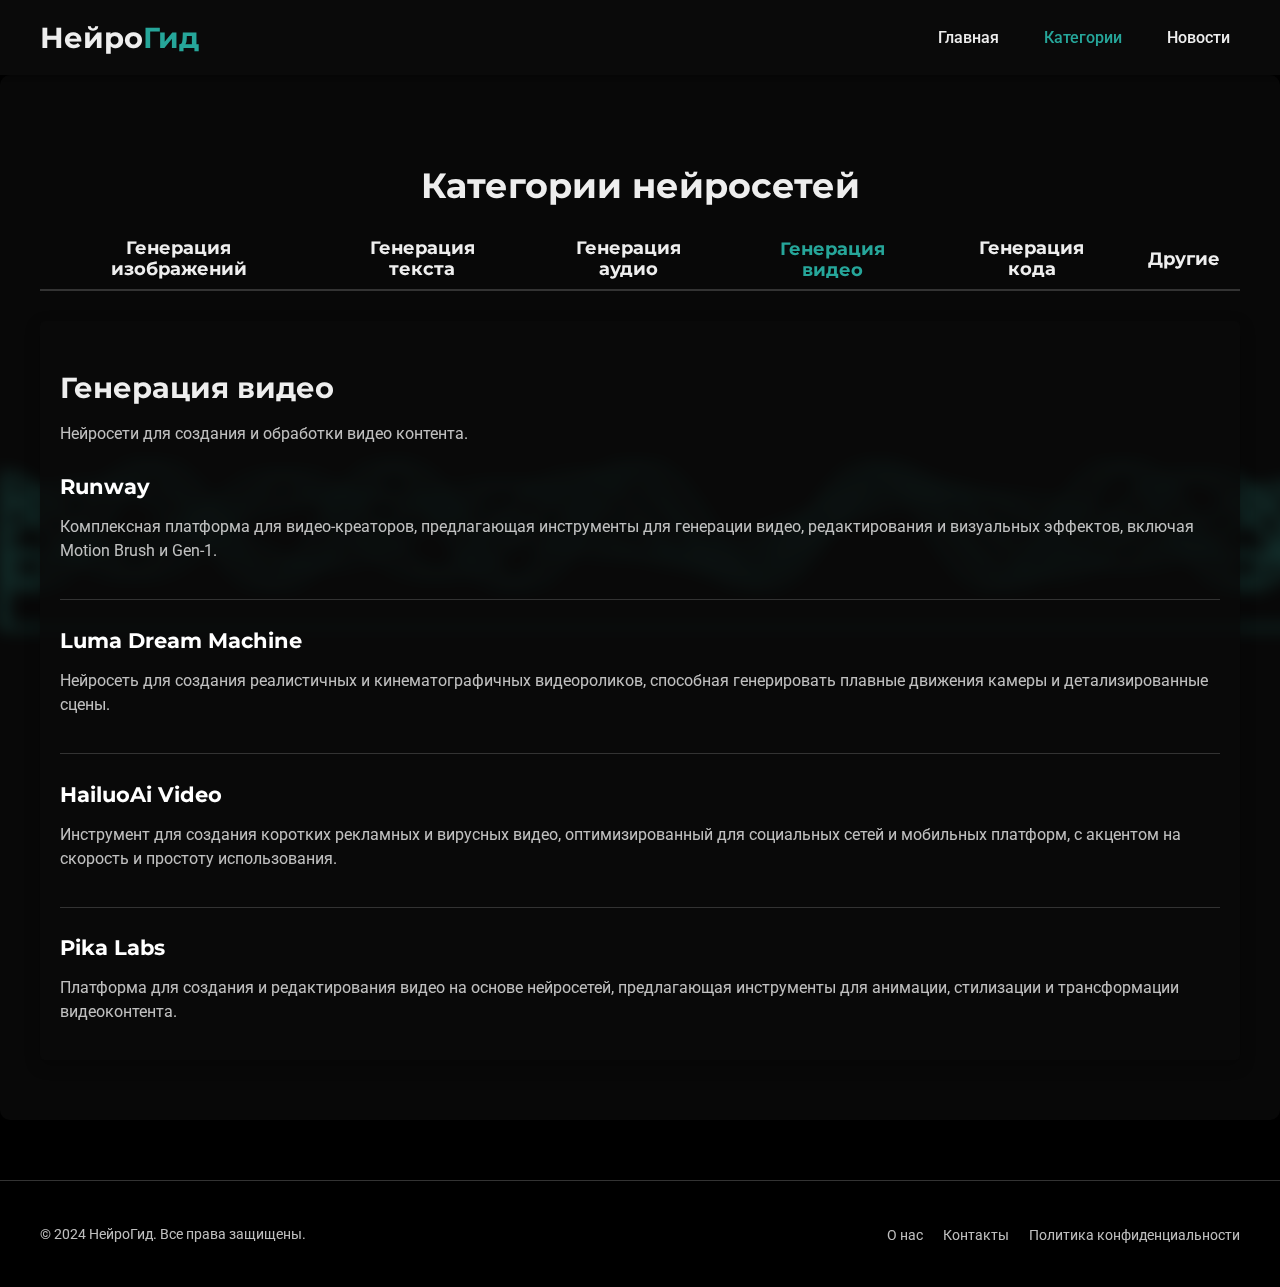
==== commit 054b9506: "Add files via upload" ====
--- a/categories.html
+++ b/categories.html
@@ -1,12 +1,12 @@
 <!DOCTYPE html>
-<!-- saved from url=(0128)file:///C:/Users/User/Desktop/%D0%A1%D0%B0%D0%B9%D1%82%20%D0%9D%D0%B5%D0%B9%D1%80%D0%BE%D0%93%D0%B8%D0%B4/gemini/categories.html -->
-<html lang="ru"><head><meta http-equiv="Content-Type" content="text/html; charset=UTF-8">
-    
+<html lang="ru">
+<head>
+    <meta charset="UTF-8">
     <meta name="viewport" content="width=device-width, initial-scale=1.0">
     <title>НейроГид - Категории</title>
-    <link rel="stylesheet" href="/style.css">
-    <link href="/css2" rel="stylesheet">
-    <script src="/script.js" defer=""></script>
+    <link rel="stylesheet" href="style.css">
+    <link href="https://fonts.googleapis.com/css2?family=Montserrat:wght@400;700&family=Roboto:wght@400;500&display=swap" rel="stylesheet">
+    <script src="script.js" defer></script>
     <script>
         document.addEventListener('DOMContentLoaded', () => {
             const categoryTabs = document.querySelectorAll('.category-tab');
@@ -84,6 +84,15 @@
             });
         });
     </script>
+    <style>
+        .network-name a {
+            color: white;
+            text-decoration: none; /* Optional: removes underline if you don't want it */
+        }
+        .network-name a:hover {
+            text-decoration: underline; /* Optional: adds underline on hover for better UX */
+        }
+    </style>
 </head>
 <body class="dark-theme categories-page-bg">
     <div class="background-animation" id="background-animation">
@@ -93,12 +102,12 @@
     </div>
     <header class="header">
         <div class="container header-container">
-            <a href="/" class="logo">Нейро<span class="logo-accent">Гид</span></a>
+            <a href="index.html" class="logo">Нейро<span class="logo-accent">Гид</span></a>
             <nav class="nav">
                 <ul class="nav-list">
-                    <li class="nav-item"><a href="/" class="nav-link">Главная</a></li>
-                    <li class="nav-item"><a href="/categories.html" class="nav-link active">Категории</a></li>
-                    <li class="nav-item"><a href="/news.html" class="nav-link">Новости</a></li>
+                    <li class="nav-item"><a href="index.html" class="nav-link">Главная</a></li>
+                    <li class="nav-item"><a href="categories.html" class="nav-link active">Категории</a></li>
+                    <li class="nav-item"><a href="news.html" class="nav-link">Новости</a></li>
                 </ul>
             </nav>
             <button class="burger-menu" aria-label="Открыть меню">
@@ -263,12 +272,15 @@
 
     <footer class="footer">
         <div class="container footer-container">
-            <p class="footer-text"> 2025 НейроГид.</p>
+            <p class="footer-text">© 2024 НейроГид. Все права защищены.</p>
             <nav class="footer-nav">
                 <ul class="footer-nav-list">
+                    <li class="footer-nav-item"><a href="#" class="footer-nav-link">О нас</a></li>
+                    <li class="footer-nav-item"><a href="#" class="footer-nav-link">Контакты</a></li>
+                    <li class="footer-nav-item"><a href="#" class="footer-nav-link">Политика конфиденциальности</a></li>
                 </ul>
             </nav>
         </div>
     </footer>
 
-</body></html>
+</body></html>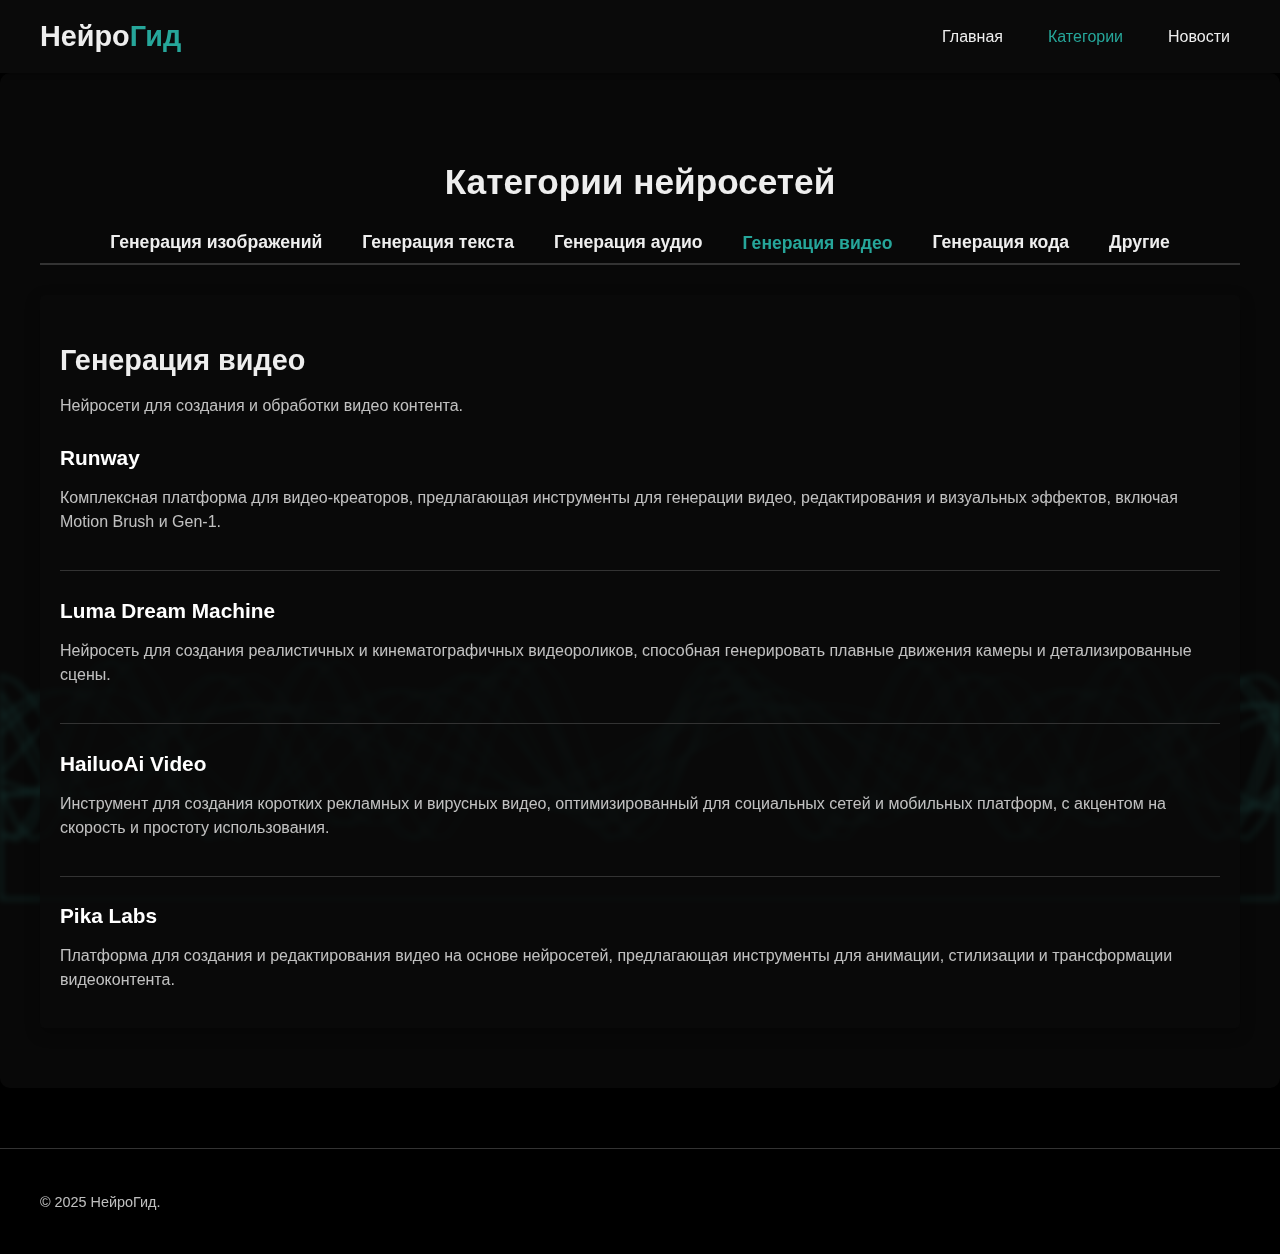
==== commit e82662bb: "Add files via upload" ====
--- a/categories.html
+++ b/categories.html
@@ -1,12 +1,12 @@
 <!DOCTYPE html>
-<html lang="ru">
-<head>
-    <meta charset="UTF-8">
+<!-- saved from url=(0041)https://dizhuen.github.io/categories.html -->
+<html lang="ru"><head><meta http-equiv="Content-Type" content="text/html; charset=UTF-8">
+    
     <meta name="viewport" content="width=device-width, initial-scale=1.0">
     <title>НейроГид - Категории</title>
-    <link rel="stylesheet" href="style.css">
-    <link href="https://fonts.googleapis.com/css2?family=Montserrat:wght@400;700&family=Roboto:wght@400;500&display=swap" rel="stylesheet">
-    <script src="script.js" defer></script>
+    <link rel="stylesheet" href="./categories_files/style.css">
+    <link href="./categories_files/css2" rel="stylesheet">
+    <script src="./categories_files/script.js.Без названия" defer=""></script>
     <script>
         document.addEventListener('DOMContentLoaded', () => {
             const categoryTabs = document.querySelectorAll('.category-tab');
@@ -98,16 +98,16 @@
     <div class="background-animation" id="background-animation">
         <svg class="procedural-waves" viewBox="0 0 800 600" preserveAspectRatio="none">
             <!-- Процедурные волны будут добавлены сюда через JavaScript -->
-        <path class="wave-path" d="M0,600 L0,529.5100526964826 L10,529.9945716911402 L20,529.2833017658168 L30,527.404599007892 L40,524.4333613677361 L50,520.4880427137792 L60,515.7259304505815 L70,510.3368749663625 L80,504.53572089712816 L90,498.55374194902197 L100,492.6294207454771 L110,486.9989412776021 L120,481.8867729937758 L130,477.49672191109335 L140,474.0038055126163 L150,471.5472753526156 L160,470.22506553654114 L170,470.0898883972856 L180,471.1471330208153 L190,473.35465040031795 L200,476.6244337840968 L210,480.8261272270388 L220,485.79222247078417 L230,491.32473696938627 L240,497.20310682864186 L250,503.1929799925327 L260,509.0555591201522 L270,514.5571216821207 L280,519.4783377402782 L290,523.6230139401787 L300,526.8259151210157 L310,528.9593517200483 L320,529.9382703525216 L330,529.7236446217153 L340,528.3240309782257 L350,525.7952276012828 L360,522.2380499014249 L370,517.7943113282217 L380,512.6411697155575 L390,506.98406455785323 L400,501.04852678571757 L410,495.07118755945294 L420,489.2903445314259 L430,483.9364616706572 L440,479.2229813916544 L450,475.33781527889255 L460,472.43585264493686 L470,470.6327855823304 L480,470.00049668495217 L490,470.56419331583805 L500,472.30140266916175 L510,475.1428676900874 L520,478.9753081349922 L530,483.64593669730436 L540,488.96855015526256 L550,494.73095270677743 L560,500.7034155464327 L570,506.6478354280079 L580,512.3272270895278 L590,517.5151711078013 L600,522.0048405263253 L610,525.6172463933548 L620,528.208373486577 L630,529.6749217455598 L640,529.9584245191775 L650,529.0475794464912 L660,526.978699046211 L670,523.8342630511665 L680,519.7396302016373 L690,514.8580405879752 L700,509.38410778332894 L710,503.536060214626 L720,497.5470410838492 L730,491.6558136842982 L740,486.0972426615533 L750,481.0929307012044 L760,476.842383929091 L770,473.51505823164126 L780,471.24360358442857 L790,470.1185757162489 L800,470.1848259379751 L800,600 Z" stroke="var(--wave-color-turquoise-1)"></path><path class="wave-path" d="M0,600 L0,490.17256099396946 L10,479.1529946544298 L20,469.9956292147911 L30,463.5184648568426 L40,460.30008738205487 L50,460.62798486511554 L60,464.47286720042393 L70,471.4912824999924 L80,481.0562966277122 L90,492.3134953585727 L100,504.2573066567102 L110,515.8208254305324 L120,525.9711169870377 L130,533.8014860116 L140,538.6124689600643 L150,539.9743150539583 L160,537.7653746376343 L170,532.1829657797028 L180,523.725748437629 L190,513.1491806488592 L200,501.3980357142901 L210,489.5220084130649 L220,478.5819488942096 L230,469.5551000922995 L240,463.24780352658246 L250,460.22347121456244 L260,460.7522577544507 L270,464.78692821949824 L280,471.9670775133229 L290,481.6513242837984 L300,492.97460360903654 L310,504.9254406704842 L320,516.4363027860371 L330,526.4789589251502 L340,534.1563285244731 L350,538.7826150228314 L360,539.94456602557 L370,537.5383879101964 L380,531.7790174015554 L390,523.1809219143296 L400,512.5121437111053 L410,500.725692974475 L420,488.8744182457309 L430,478.0169586003203 L440,469.12317857212133 L450,462.98753304314414 L460,460.15810095499853 L470,460.8876270493591 L480,465.1109449329274 L490,472.45079819726743 L500,482.25153961020214 L510,493.6376981303839 L520,505.5921821280453 L530,517.0471331511295 L540,526.9793145404703 L550,534.5015141130871 L560,538.9417961841577 L570,539.9035235805491 L580,537.3007880582079 L590,531.3660842297438 L600,522.629541513115 L610,511.8715692495788 L620,500.0531450614932 L630,488.2299735833459 L640,477.4581835109007 L650,468.6999867702346 L660,462.7377269920813 L670,460.10399508531594 L680,461.034054477254 L690,465.4448257323646 L700,472.9423077908137 L710,482.85677290970494 L720,494.3025914477355 L730,506.2573425234237 L740,517.6531438274346 L750,527.4720423688377 L760,534.8369451840758 L770,539.0899674391944 L780,539.8511993227125 L790,537.0526422576158 L800,530.9442830117226 L800,600 Z" stroke="var(--wave-color-turquoise-2)"></path><path class="wave-path" d="M0,600 L0,461.04072297349467 L10,476.32037078464026 L20,495.33851138106974 L30,515.0925985335871 L40,532.4638962337971 L50,544.7098585350261 L60,549.8971172542027 L70,547.2067182970428 L80,537.0634165023748 L90,521.0686161925958 L100,501.7475446428626 L110,482.1505742190431 L120,465.37163565275733 L130,454.05975440822806 L140,450.00082780825363 L150,453.8356711152696 L160,464.9588468916537 L170,481.614250258771 L180,501.1723592440546 L190,520.5453784825464 L200,536.6747342105423 L210,547.0139558109616 L220,549.9307075319625 L230,544.9644984103517 L240,532.8993836693955 L250,515.6401796388816 L260,495.91173513974866 L270,476.8287377692555 L280,461.40397321515167 L290,452.07267264071425 L300,450.3080432299585 L310,456.38868116615924 L320,469.3545874202947 L330,487.1587304892551 L340,506.9902276600566 L350,525.7181215844987 L360,540.3856896009546 L370,548.6772452301972 L380,549.2837341531398 L390,542.1094051043319 L400,528.2869268913937 L410,509.99856489541656 L420,490.1316493509532 L430,471.8227293886259 L440,457.9623808938437 L450,450.7388481325138 L460,451.29256809656755 L470,459.53612057888034 L480,474.16802990177234 L490,492.8782393096693 L500,512.7128181372518 L510,530.540322510481 L520,543.5461814800948 L530,549.6770558876897 L540,547.96501547001 L550,538.6803537646533 L560,523.2889147037001 L570,504.2206680878213 L580,484.4860707849523 L590,467.2007817847718 L600,455.0937681513786 L610,450.0764611283969 L620,452.94098317418064 L630,463.2350892428271 L640,479.3335663329632 L650,498.6948188854594 L660,518.2621308376117 L670,534.9462538783456 L680,546.1131318301187 L690,549.9997602017256 L700,545.9925258324957 L710,534.7240829182389 L720,517.9734708245256 L730,498.3852428884024 L740,479.0519495949091 L750,463.025892854529 L760,452.8372346455368 L770,450.0945400708569 L780,455.2308202974479 L790,467.43516961409165 L800,484.78078961299 L800,600 Z" stroke="var(--wave-color-turquoise-3)"></path><path class="wave-path" d="M0,600 L0,553.6518302420313 L10,559.9614725809375 L20,551.5904552025657 L30,530.5882951105787 L40,502.09705357143514 L50,473.0923801807041 L60,450.6756305577851 L70,440.3352068218436 L80,444.6028053383235 L90,462.43356915268885 L100,489.4619054135548 L110,519.0703347580799 L120,544.0096810526508 L130,558.173922534247 L140,558.0951588929823 L150,543.7926742152165 L160,518.7682155666579 L170,489.1486431829804 L180,462.1858614024088 L190,444.4812995647162 L200,440.36965187595024 L210,450.857593089047 L220,473.3773094153032 L230,502.4151888954872 L240,530.8617459013984 L250,551.7522711696307 L260,559.9720355319811 L270,553.5085539982423 L280,533.9443122696724 L290,506.06931904820965 L300,476.7083448488433 L310,453.04998015535193 L320,440.88661775901653 L330,443.1962729865538 L340,459.41346168622056 L350,485.56765047010947 L360,515.2553817647022 L370,541.2080635532566 L380,557.0715742025142 L390,558.9619730462613 L400,546.4164245175839 L410,522.5065164376035 L420,493.08622819149593 L430,465.35867241033156 L440,446.1125217816543 L450,440.0599052123335 L460,448.6827143309214 L470,469.8697847342063 L480,498.43378266255127 L490,527.381245218843 L500,549.6248239912502 L510,559.7185151243574 L520,555.1910309989948 L530,537.1508576305804 L540,510.0148586327436 L550,480.42687296120573 L560,455.63107142543475 L570,441.69833102519846 L580,442.03987253178366 L590,456.5720746727018 L600,481.736947535588 L610,511.3732525879843 L620,538.2249887507911 L630,555.7179145243157 L640,559.5691515920843 L650,548.835782803319 L660,526.1457111768327 L670,497.05425759070215 L680,468.6840244827259 L690,447.9810343642066 L700,440.0141012581805 L710,446.7338082455085 L720,466.49493669771846 L730,494.45927317626087 L740,523.7801728208581 L750,547.2788567963881 L760,559.2020277203866 L770,556.6304775155353 L780,540.1938113579306 L790,513.916298371727 L800,484.2315901962513 L800,600 Z" stroke="var(--wave-color-turquoise-4)"></path></svg>
+        <path class="wave-path" d="M0,600 L0,529.5100526964826 L10,529.9945716911402 L20,529.2833017658168 L30,527.404599007892 L40,524.4333613677361 L50,520.4880427137792 L60,515.7259304505815 L70,510.3368749663625 L80,504.53572089712816 L90,498.55374194902197 L100,492.6294207454771 L110,486.9989412776021 L120,481.8867729937758 L130,477.49672191109335 L140,474.0038055126163 L150,471.5472753526156 L160,470.22506553654114 L170,470.0898883972856 L180,471.1471330208153 L190,473.35465040031795 L200,476.6244337840968 L210,480.8261272270388 L220,485.79222247078417 L230,491.32473696938627 L240,497.20310682864186 L250,503.1929799925327 L260,509.0555591201522 L270,514.5571216821207 L280,519.4783377402782 L290,523.6230139401787 L300,526.8259151210157 L310,528.9593517200483 L320,529.9382703525216 L330,529.7236446217153 L340,528.3240309782257 L350,525.7952276012828 L360,522.2380499014249 L370,517.7943113282217 L380,512.6411697155575 L390,506.98406455785323 L400,501.04852678571757 L410,495.07118755945294 L420,489.2903445314259 L430,483.9364616706572 L440,479.2229813916544 L450,475.33781527889255 L460,472.43585264493686 L470,470.6327855823304 L480,470.00049668495217 L490,470.56419331583805 L500,472.30140266916175 L510,475.1428676900874 L520,478.9753081349922 L530,483.64593669730436 L540,488.96855015526256 L550,494.73095270677743 L560,500.7034155464327 L570,506.6478354280079 L580,512.3272270895278 L590,517.5151711078013 L600,522.0048405263253 L610,525.6172463933548 L620,528.208373486577 L630,529.6749217455598 L640,529.9584245191775 L650,529.0475794464912 L660,526.978699046211 L670,523.8342630511665 L680,519.7396302016373 L690,514.8580405879752 L700,509.38410778332894 L710,503.536060214626 L720,497.5470410838492 L730,491.6558136842982 L740,486.0972426615533 L750,481.0929307012044 L760,476.842383929091 L770,473.51505823164126 L780,471.24360358442857 L790,470.1185757162489 L800,470.1848259379751 L800,600 Z" stroke="var(--wave-color-turquoise-1)"></path><path class="wave-path" d="M0,600 L0,490.17256099396946 L10,479.1529946544298 L20,469.9956292147911 L30,463.5184648568426 L40,460.30008738205487 L50,460.62798486511554 L60,464.47286720042393 L70,471.4912824999924 L80,481.0562966277122 L90,492.3134953585727 L100,504.2573066567102 L110,515.8208254305324 L120,525.9711169870377 L130,533.8014860116 L140,538.6124689600643 L150,539.9743150539583 L160,537.7653746376343 L170,532.1829657797028 L180,523.725748437629 L190,513.1491806488592 L200,501.3980357142901 L210,489.5220084130649 L220,478.5819488942096 L230,469.5551000922995 L240,463.24780352658246 L250,460.22347121456244 L260,460.7522577544507 L270,464.78692821949824 L280,471.9670775133229 L290,481.6513242837984 L300,492.97460360903654 L310,504.9254406704842 L320,516.4363027860371 L330,526.4789589251502 L340,534.1563285244731 L350,538.7826150228314 L360,539.94456602557 L370,537.5383879101964 L380,531.7790174015554 L390,523.1809219143296 L400,512.5121437111053 L410,500.725692974475 L420,488.8744182457309 L430,478.0169586003203 L440,469.12317857212133 L450,462.98753304314414 L460,460.15810095499853 L470,460.8876270493591 L480,465.1109449329274 L490,472.45079819726743 L500,482.25153961020214 L510,493.6376981303839 L520,505.5921821280453 L530,517.0471331511295 L540,526.9793145404703 L550,534.5015141130871 L560,538.9417961841577 L570,539.9035235805491 L580,537.3007880582079 L590,531.3660842297438 L600,522.629541513115 L610,511.8715692495788 L620,500.0531450614932 L630,488.2299735833459 L640,477.4581835109007 L650,468.6999867702346 L660,462.7377269920813 L670,460.10399508531594 L680,461.034054477254 L690,465.4448257323646 L700,472.9423077908137 L710,482.85677290970494 L720,494.3025914477355 L730,506.2573425234237 L740,517.6531438274346 L750,527.4720423688377 L760,534.8369451840758 L770,539.0899674391944 L780,539.8511993227125 L790,537.0526422576158 L800,530.9442830117226 L800,600 Z" stroke="var(--wave-color-turquoise-2)"></path><path class="wave-path" d="M0,600 L0,461.04072297349467 L10,476.32037078464026 L20,495.33851138106974 L30,515.0925985335871 L40,532.4638962337971 L50,544.7098585350261 L60,549.8971172542027 L70,547.2067182970428 L80,537.0634165023748 L90,521.0686161925958 L100,501.7475446428626 L110,482.1505742190431 L120,465.37163565275733 L130,454.05975440822806 L140,450.00082780825363 L150,453.8356711152696 L160,464.9588468916537 L170,481.614250258771 L180,501.1723592440546 L190,520.5453784825464 L200,536.6747342105423 L210,547.0139558109616 L220,549.9307075319625 L230,544.9644984103517 L240,532.8993836693955 L250,515.6401796388816 L260,495.91173513974866 L270,476.8287377692555 L280,461.40397321515167 L290,452.07267264071425 L300,450.3080432299585 L310,456.38868116615924 L320,469.3545874202947 L330,487.1587304892551 L340,506.9902276600566 L350,525.7181215844987 L360,540.3856896009546 L370,548.6772452301972 L380,549.2837341531398 L390,542.1094051043319 L400,528.2869268913937 L410,509.99856489541656 L420,490.1316493509532 L430,471.8227293886259 L440,457.9623808938437 L450,450.7388481325138 L460,451.29256809656755 L470,459.53612057888034 L480,474.16802990177234 L490,492.8782393096693 L500,512.7128181372518 L510,530.540322510481 L520,543.5461814800948 L530,549.6770558876897 L540,547.96501547001 L550,538.6803537646533 L560,523.2889147037001 L570,504.2206680878213 L580,484.4860707849523 L590,467.2007817847718 L600,455.0937681513786 L610,450.0764611283969 L620,452.94098317418064 L630,463.2350892428271 L640,479.3335663329632 L650,498.6948188854594 L660,518.2621308376117 L670,534.9462538783456 L680,546.1131318301187 L690,549.9997602017256 L700,545.9925258324957 L710,534.7240829182389 L720,517.9734708245256 L730,498.3852428884024 L740,479.0519495949091 L750,463.025892854529 L760,452.8372346455368 L770,450.0945400708569 L780,455.2308202974479 L790,467.43516961409165 L800,484.78078961299 L800,600 Z" stroke="var(--wave-color-turquoise-3)"></path><path class="wave-path" d="M0,600 L0,553.6518302420313 L10,559.9614725809375 L20,551.5904552025657 L30,530.5882951105787 L40,502.09705357143514 L50,473.0923801807041 L60,450.6756305577851 L70,440.3352068218436 L80,444.6028053383235 L90,462.43356915268885 L100,489.4619054135548 L110,519.0703347580799 L120,544.0096810526508 L130,558.173922534247 L140,558.0951588929823 L150,543.7926742152165 L160,518.7682155666579 L170,489.1486431829804 L180,462.1858614024088 L190,444.4812995647162 L200,440.36965187595024 L210,450.857593089047 L220,473.3773094153032 L230,502.4151888954872 L240,530.8617459013984 L250,551.7522711696307 L260,559.9720355319811 L270,553.5085539982423 L280,533.9443122696724 L290,506.06931904820965 L300,476.7083448488433 L310,453.04998015535193 L320,440.88661775901653 L330,443.1962729865538 L340,459.41346168622056 L350,485.56765047010947 L360,515.2553817647022 L370,541.2080635532566 L380,557.0715742025142 L390,558.9619730462613 L400,546.4164245175839 L410,522.5065164376035 L420,493.08622819149593 L430,465.35867241033156 L440,446.1125217816543 L450,440.0599052123335 L460,448.6827143309214 L470,469.8697847342063 L480,498.43378266255127 L490,527.381245218843 L500,549.6248239912502 L510,559.7185151243574 L520,555.1910309989948 L530,537.1508576305804 L540,510.0148586327436 L550,480.42687296120573 L560,455.63107142543475 L570,441.69833102519846 L580,442.03987253178366 L590,456.5720746727018 L600,481.736947535588 L610,511.3732525879843 L620,538.2249887507911 L630,555.7179145243157 L640,559.5691515920843 L650,548.835782803319 L660,526.1457111768327 L670,497.05425759070215 L680,468.6840244827259 L690,447.9810343642066 L700,440.0141012581805 L710,446.7338082455085 L720,466.49493669771846 L730,494.45927317626087 L740,523.7801728208581 L750,547.2788567963881 L760,559.2020277203866 L770,556.6304775155353 L780,540.1938113579306 L790,513.916298371727 L800,484.2315901962513 L800,600 Z" stroke="var(--wave-color-turquoise-4)"></path><path class="wave-path" d="M0,600 L0,529.9140688901973 L10,528.8669930987794 L20,526.6690813875776 L30,523.4079575606061 L40,519.2136323337749 L50,514.2533202179189 L60,508.72477320392755 L70,502.84839701490966 L80,496.85846422554374 L90,490.9937745538162 L100,485.48813466983984 L110,480.5610370617378 L120,476.40890956278963 L130,473.19728439358204 L140,471.05419891474224 L150,470.0650911814142 L160,470.26939379761575 L170,471.65896186275313 L180,474.178397683105 L190,477.7272593030533 L200,482.1640648088913 L210,487.3119327662505 L220,492.9656339247076 L230,498.8997730603611 L240,504.8777747721308 L250,510.66131499644433 L260,516.0198222355746 L270,520.7396697156447 L280,524.6326920119647 L290,527.5436866107221 L300,529.3566013434396 L310,529.9991610207068 L320,529.4457488159053 L330,527.7184275272473 L340,524.8860600036344 L350,521.06156380018 L360,516.3974095116204 L370,511.07954225085064 L380,505.31996860405667 L390,499.3483045971509 L400,493.40262162941275 L410,487.71995531807875 L420,482.52685563629086 L430,478.0303550805885 L440,474.40971493859945 L450,471.8092787071942 L460,470.3327175727677 L470,470.0388973681915 L480,470.93953177781873 L490,472.99871534985385 L500,476.1343549334092 L510,480.22144247337155 L520,485.0970386870729 L530,490.5667689393068 L540,496.41257234564864 L550,502.4013951717866 L560,508.29448195046626 L570,513.8568939085321 L580,518.8668752344223 L590,523.1246937825838 L600,526.4606037638246 L610,528.7416129742656 L620,529.8767847748272 L630,529.8208634480629 L640,528.5760784008007 L650,526.1920552847287 L660,522.7638375782644 L670,518.4280975029985 L680,513.3576873335123 L690,507.7547483226589 L700,501.84265196770474 L710,495.85709489362256 L720,490.03670237243875 L730,484.6135150866618 L740,479.80373839951875 L750,475.79912292939804 L760,472.7593200577983 L770,470.80551713255767 L780,470.01560611072375 L790,470.4210782520287 L800,472.00576866174 L800,600 Z" stroke="var(--wave-color-turquoise-1)"></path><path class="wave-path" d="M0,600 L0,480.65084622645315 L10,471.1692641585081 L20,464.26304585810936 L30,460.5491032375789 L40,460.35919173015435 L50,463.7102755651898 L60,470.30301240407107 L70,479.5484926998075 L80,490.6208452329435 L90,502.5310097279419 L100,514.2150866619257 L110,524.6293722404989 L120,532.8435893492862 L130,538.1239864379614 L140,539.9988813609424 L150,538.3007953386672 L160,533.1814133381791 L170,525.0980345067759 L180,514.7727230011342 L190,503.1278081466811 L200,491.20349550588367 L210,480.06494841334546 L220,470.7071401074513 L230,463.9659757342633 L240,460.44362343035704 L250,460.4547244365904 L260,463.9982871331384 L270,470.7577756179382 L280,480.1293849160972 L290,491.27597708001775 L300,503.20186022904875 L310,514.8417307397627 L320,525.1558336458965 L330,533.222840852834 L340,538.3221506323541 L350,539.9982568288776 L360,538.1014378677343 L370,532.8011309375197 L380,524.5707966706647 L390,514.145626315224 L400,502.456869290273 L410,490.54864744879603 L420,479.4846867822157 L430,470.2532979456238 L440,463.67909341039785 L450,460.3493272880369 L460,460.56143766937157 L470,464.29647736575527 L480,471.2208064049964 L490,480.7158950964109 L500,491.93357544595455 L510,503.8718054770721 L520,515.4641786561324 L530,525.6751828120489 L540,533.5926993545095 L550,538.5094801111295 L560,539.986323700328 L570,537.8913080826932 L580,532.4115747638657 L590,524.0366120011939 L600,513.514530275524 L610,501.785235810008 L620,489.8964715464647 L630,478.9102253888299 L640,469.807865986564 L650,463.40247999595846 L660,460.2662414707059 L670,460.6793012577606 L680,464.6047619565408 L690,471.69197385383256 L700,481.30785741834876 L710,492.59345440978706 L720,504.54065606024574 L730,516.0822544280571 L740,526.1872729048039 L750,533.9530602852421 L760,538.6859219111423 L770,539.963085349114 L780,537.6704653929568 L790,532.012854955356 L800,523.4956315269169 L800,600 Z" stroke="var(--wave-color-turquoise-2)"></path><path class="wave-path" d="M0,600 L0,470.2734413481521 L10,488.2760565411794 L20,508.12962462021807 L30,526.6997037259576 L40,541.0544866866078 L50,548.9276689057327 L60,549.0762480265088 L70,541.4767666727239 L80,527.3290158527006 L90,508.86661434009443 L100,489.0043693823546 L110,470.87809272715145 L120,457.3495248976659 L130,450.5545292879462 L140,451.56588629636457 L150,460.22392488901534 L160,475.1617311451215 L170,494.020953909414 L180,513.8241365841104 L190,531.4447920573705 L200,544.101006273041 L210,549.7946412913788 L220,547.6267973346678 L230,537.9397292971074 L240,522.2628122225206 L250,503.07108661284127 L260,483.39450395406453 L270,466.3395639991979 L280,454.59886676299715 L290,450.02601018453953 L300,453.34294776956665 L310,464.0260080062455 L320,480.3885705823949 L330,499.8473466473607 L340,519.3302233201655 L350,535.761282763778 L360,546.5464219782818 L370,549.98290462541 L380,545.5281856565813 L390,533.8855672465871 L400,516.8931628444049 L410,497.2336994760538 L420,478.01097413500133 L430,462.25983248320506 L440,452.4670334512891 L450,450.17864468227214 L460,455.75595244567603 L470,468.318422479535 L480,485.88271698916554 L490,505.6758200753072 L500,524.5728359715223 L510,539.5903413754927 L520,548.3574023889278 L530,549.4898928479938 L540,542.8090174104111 L550,529.3695394086462 L560,511.2932569118585 L570,491.4340174648859 L580,472.92715831133506 L590,458.6945055826245 L600,450.9830821969682 L610,451.0103523481392 L620,458.7720106788838 L630,473.0426620021652 L640,491.56928425720173 L650,511.4269311533998 L660,529.4805168759035 L670,542.8797772014779 L680,549.5092635477271 L690,548.3223257897629 L700,539.5063553011732 L710,524.453199976497 L720,505.53942205263365 L730,485.75109118750413 L740,468.21234971877783 L750,455.6921792824189 L760,450.16723949674866 L770,452.5097968715162 L780,462.35001310541065 L790,478.13433442183214 L800,497.37076355066546 L800,600 Z" stroke="var(--wave-color-turquoise-3)"></path><path class="wave-path" d="M0,600 L0,558.7132026868793 L10,557.4511930080008 L20,542.12312760036 L30,516.4818514607172 L40,486.8052432588255 L50,460.35917169040243 L60,443.6185574143885 L70,440.68208665488567 L80,452.2687098668184 L90,475.541617590294 L100,504.8027903435732 L110,532.8880725175766 L120,552.9212075276492 L130,559.9973852433163 L140,552.3841105694573 L150,531.9453786684694 L160,503.68530393540954 L170,474.52293826949335 L180,451.5982458587961 L190,440.5239909320553 L200,444.01153732348 L210,461.20701204401684 L220,487.90036316893185 L230,517.5561273796793 L240,542.9135393165336 L250,557.7642201666944 L260,558.4722053224405 L270,544.8641553258 L280,520.2717954132859 L290,490.71619298001787 L300,463.43359028933065 L310,445.1037199939377 L320,440.21437361872654 L330,449.9626336782651 L340,471.9617861275231 L350,500.82567119965796 L360,529.4874031658268 L370,550.9295904278631 L380,559.9024377215962 L390,554.2090790905308 L400,535.2434472903755 L410,507.64899043534115 L420,478.1817939538679 L430,454.05645524902553 L440,441.1796986363618 L450,442.70420322724374 L460,458.25671712886697 L470,484.0294425252294 L480,513.7123173840797 L490,540.0379387135198 L500,556.5608762739612 L510,559.2357386930147 L520,547.4076263614078 L530,523.972473697757 L540,494.6680234036465 L550,466.66902693950817 L560,446.83061513890266 L570,440.00992309941785 L580,447.87689411227063 L590,468.5054193033087 L600,496.8449162607985 L610,525.9568877550371 L620,548.7137078487341 L630,559.5437133111054 L640,555.7953410953173 L650,538.3863234488463 L660,511.5789950522646 L670,481.93672483531833 L680,456.7169743574313 L690,442.0944181051374 L700,441.64916782847604 L710,455.4902363238203 L720,480.2288472993703 L730,509.8081259990909 L740,536.9860333838812 L750,555.1084698632878 L760,559.7384309450838 L770,549.7423406809078 L780,527.5675905932655 L790,498.6433328750582 L800,470.05123458445667 L800,600 Z" stroke="var(--wave-color-turquoise-4)"></path></svg>
     </div>
     <header class="header">
         <div class="container header-container">
-            <a href="index.html" class="logo">Нейро<span class="logo-accent">Гид</span></a>
+            <a href="https://dizhuen.github.io/index.html" class="logo">Нейро<span class="logo-accent">Гид</span></a>
             <nav class="nav">
                 <ul class="nav-list">
-                    <li class="nav-item"><a href="index.html" class="nav-link">Главная</a></li>
-                    <li class="nav-item"><a href="categories.html" class="nav-link active">Категории</a></li>
-                    <li class="nav-item"><a href="news.html" class="nav-link">Новости</a></li>
+                    <li class="nav-item"><a href="https://dizhuen.github.io/index.html" class="nav-link">Главная</a></li>
+                    <li class="nav-item"><a href="https://dizhuen.github.io/categories.html" class="nav-link active">Категории</a></li>
+                    <li class="nav-item"><a href="https://dizhuen.github.io/news.html" class="nav-link">Новости</a></li>
                 </ul>
             </nav>
             <button class="burger-menu" aria-label="Открыть меню">
@@ -272,12 +272,12 @@
 
     <footer class="footer">
         <div class="container footer-container">
-            <p class="footer-text">© 2024 НейроГид. Все права защищены.</p>
+            <p class="footer-text">© 2025 НейроГид.</p>
             <nav class="footer-nav">
                 <ul class="footer-nav-list">
-                    <li class="footer-nav-item"><a href="#" class="footer-nav-link">О нас</a></li>
-                    <li class="footer-nav-item"><a href="#" class="footer-nav-link">Контакты</a></li>
-                    <li class="footer-nav-item"><a href="#" class="footer-nav-link">Политика конфиденциальности</a></li>
+                    <li class="footer-nav-item"></li>
+                    
+                    
                 </ul>
             </nav>
         </div>
--- a/categories_files/style.css
+++ b/categories_files/style.css
@@ -0,0 +1,648 @@
+/* Общие стили и переменные для темной темы */
+:root {
+    --primary-color: #26a69a;
+    --text-color-light: #eee;
+    --text-color-dark: #333;
+    --background-dark: #000;
+    --background-light: #f9f9f9;
+    --card-background-dark: #0a0a0a;
+    --card-background-light: #fff;
+    --border-color-dark: #333;
+    --border-color-light: #eee;
+    --shadow-color-dark: rgba(0, 0, 0, 0.3);
+    --shadow-color-light: rgba(0, 0, 0, 0.1);
+
+    --font-family-title: 'Montserrat', sans-serif;
+    --font-family-text: 'Roboto', sans-serif;
+
+    --wave-color-turquoise-1: rgba(64, 224, 208, 0.8);
+    --wave-color-turquoise-2: rgba(64, 224, 208, 0.6);
+    --wave-color-turquoise-3: rgba(64, 224, 208, 0.4);
+    --wave-color-turquoise-4: rgba(64, 224, 208, 0.2);
+}
+
+.dark-theme {
+    background-color: #000;
+    color: var(--text-color-light);
+}
+
+.dark-theme .header {
+    background-color: var(--card-background-dark);
+    box-shadow: 0 1px 5px var(--shadow-color-dark);
+}
+
+.dark-theme .logo,
+.dark-theme .nav-link,
+.dark-theme .burger-line {
+    color: var(--text-color-light);
+}
+
+.dark-theme .nav-link:hover,
+.dark-theme .nav-link.active {
+    color: var(--primary-color);
+}
+
+.dark-theme .section-title,
+.dark-theme .hero-title,
+.dark-theme .category-content-title,
+.dark-theme .network-name,
+.dark-theme .voting-title { /* Добавлено для заголовка голосования, если нужно */
+    color: var(--text-color-light);
+}
+
+.dark-theme .section-subtitle,
+.dark-theme .hero-subtitle,
+.dark-theme .category-content-description,
+.dark-theme .network-description,
+.dark-theme .news-card-description,
+.dark-theme .footer-text,
+.dark-theme .footer-nav-link,
+.dark-theme .voting-subtitle { /* Добавлено для подзаголовка голосования, если нужно */
+    color: var(--text-color-light);
+    opacity: 0.8;
+}
+
+
+.dark-theme .news,
+.dark-theme .categories,
+.dark-theme .categories-preview,
+.dark-theme .footer,
+.dark-theme .news-card,
+.dark-theme .category-card,
+.dark-theme .category-content,
+.dark-theme .voting { /* Добавлено для секции голосования */
+    background-color: rgba(10, 10, 10, 0.8);
+    box-shadow: 0 5px 15px var(--shadow-color-dark);
+    border-color: var(--border-color-dark);
+}
+
+.dark-theme .news-card-link,
+.dark-theme .review-card-link,
+.dark-theme .category-card-title {
+    color: var(--primary-color);
+}
+
+.dark-theme .button {
+    background-color: var(--primary-color);
+    color: var(--text-color-dark);
+}
+
+.dark-theme .button:hover {
+    background-color: #1d786f;
+}
+
+.dark-theme .footer {
+    background-color: rgba(0, 0, 0, 0.5);
+    border-top-color: var(--border-color-dark);
+}
+
+
+/* Общие стили (не зависят от темы) */
+body {
+    font-family: var(--font-family-text);
+    margin: 0;
+    padding: 0;
+    box-sizing: border-box;
+    -webkit-font-smoothing: antialiased;
+    -moz-osx-font-smoothing: grayscale;
+    overflow-x: hidden;
+}
+
+.container {
+    width: 100%;
+    max-width: 1200px;
+    padding-left: 20px;
+    padding-right: 20px;
+    margin: 0 auto;
+}
+
+.section-title {
+    font-family: var(--font-family-title);
+    font-size: 2.5rem;
+    font-weight: 700;
+    margin-bottom: 20px;
+    text-align: center;
+}
+
+.section-subtitle {
+    font-size: 1.1rem;
+    text-align: center;
+    margin-bottom: 40px;
+}
+
+.button {
+    display: inline-block;
+    padding: 12px 25px;
+    text-decoration: none;
+    border-radius: 5px;
+    font-weight: 500;
+    transition: background-color 0.3s ease;
+    border: none;
+    cursor: pointer;
+}
+
+
+/* Анимированный фон волн */
+.background-animation {
+    position: fixed;
+    top: 0;
+    left: 0;
+    width: 100%;
+    height: 100%;
+    overflow: hidden;
+    z-index: -1;
+    background-color: #000; /* Черный фон для анимации */
+    filter: blur(3px); /* Меньшее размытие фона */
+}
+
+.procedural-waves {
+    display: block;
+    width: 100%;
+    height: 100%;
+}
+
+.wave-path {
+    fill: none;
+    stroke: var(--wave-color-turquoise-1);
+    stroke-width: 2;
+    opacity: 0.7;
+}
+
+
+@keyframes waveMove {
+    0% {
+        background-position-x: 0;
+    }
+    100% {
+        background-position-x: 800px;
+    }
+}
+
+
+/* Хедер */
+.header {
+    padding: 20px 0;
+    position: sticky;
+    top: 0;
+    z-index: 100;
+}
+
+.header-container {
+    display: flex;
+    justify-content: space-between;
+    align-items: center;
+}
+
+.logo {
+    font-family: var(--font-family-title);
+    font-size: 1.8rem;
+    font-weight: 700;
+    text-decoration: none;
+    cursor: pointer;
+}
+
+.logo-accent {
+    color: var(--primary-color);
+}
+
+.nav-list {
+    list-style: none;
+    padding: 0;
+    margin: 0;
+    display: flex;
+}
+
+.nav-item {
+    margin-left: 25px;
+}
+
+.nav-link {
+    text-decoration: none;
+    font-weight: 500;
+    padding: 8px 10px;
+    border-radius: 5px;
+    transition: color 0.3s ease;
+}
+
+.nav-link:hover, .nav-link.active {
+    color: var(--primary-color);
+}
+
+.burger-menu {
+    display: none;
+    background: none;
+    border: none;
+    cursor: pointer;
+    padding: 10px;
+}
+
+.burger-line {
+    width: 25px;
+    height: 3px;
+    background-color: var(--text-color-dark);
+    margin: 5px 0;
+    display: block;
+    transition: all 0.3s ease;
+}
+
+
+/* Герой секция */
+.hero {
+    padding: 100px 0;
+    text-align: center;
+}
+
+.hero-container {
+    max-width: 800px;
+}
+
+.hero-title {
+    font-family: var(--font-family-title);
+    font-size: 3rem;
+    font-weight: 700;
+    margin-bottom: 20px;
+    line-height: 1.2;
+}
+
+.hero-subtitle {
+    font-size: 1.3rem;
+    line-height: 1.6;
+}
+
+
+/* Секция новостей */
+.news {
+    padding: 60px 0;
+    border-radius: 10px;
+    margin-bottom: 60px;
+}
+
+.news-container {
+
+}
+
+.section-title {
+    font-size: 2.2rem;
+}
+
+
+.news-grid {
+    display: grid;
+    grid-template-columns: repeat(auto-fit, minmax(300px, 1fr));
+    gap: 30px;
+    margin-bottom: 30px;
+}
+
+.news-card {
+    border-radius: 10px;
+    overflow: hidden;
+    transition: transform 0.3s ease, box-shadow 0.3s ease;
+    opacity: 0;
+    transform: translateY(20px);
+    animation: fadeInSlideUp 0.6s ease-out forwards var(--card-animation-delay, 0.2s);
+    display: flex;
+    flex-direction: column;
+}
+
+
+@keyframes fadeInSlideUp {
+    from {
+        opacity: 0;
+        transform: translateY(20px);
+    }
+    to {
+        opacity: 1;
+        transform: translateY(0);
+    }
+}
+
+
+.news-card:hover {
+    transform: translateY(-5px);
+    box-shadow: 0 8px 20px rgba(0, 0, 0, 0.3);
+}
+
+.news-card-image {
+    width: 100%;
+    height: 200px;
+    object-fit: cover;
+    display: block;
+}
+
+.news-card-content {
+    padding: 20px;
+    display: flex;
+    flex-direction: column;
+    justify-content: flex-start;
+    height: auto;
+}
+
+.news-card-title {
+    font-family: var(--font-family-title);
+    font-size: 1.3rem;
+    font-weight: 700;
+    margin-bottom: 10px;
+}
+
+.news-card-description {
+    font-size: 1rem;
+    line-height: 1.5;
+    margin-bottom: 15px;
+}
+
+.news-card-link {
+    display: inline-block;
+    text-decoration: none;
+    font-weight: 500;
+    transition: color 0.3s ease;
+    margin-top: 15px;
+}
+
+.news-more {
+    text-align: center;
+}
+
+
+/* Секция категорий (вкладки) */
+.categories {
+    padding: 60px 0;
+    border-radius: 10px;
+    margin-bottom: 60px;
+}
+
+.categories-container { }
+
+.category-tabs {
+    display: flex;
+    justify-content: center;
+    margin-bottom: 30px;
+    border-bottom: 2px solid var(--border-color-dark);
+}
+
+.category-tab {
+    background: none;
+    border: none;
+    padding: 10px 20px;
+    font-family: var(--font-family-title);
+    font-size: 1.1rem;
+    font-weight: 700;
+    color: var(--text-color-light);
+    cursor: pointer;
+    transition: color 0.3s ease, border-bottom-color 0.3s ease;
+    border-bottom: 2px solid transparent;
+    margin-bottom: -2px;
+}
+
+.category-tab:hover, .category-tab.active-tab {
+    color: var(--primary-color);
+    border-bottom-color: var(--primary-color);
+}
+
+.active-tab {
+    border-bottom: var(--primary-color);
+}
+
+
+.category-content {
+    padding: 20px;
+    border-radius: 5px;
+}
+
+.category-content-title {
+    font-family: var(--font-family-title);
+    font-size: 1.8rem;
+    font-weight: 700;
+    margin-bottom: 15px;
+    text-align: left;
+}
+
+.category-content-description {
+    font-size: 1rem;
+    line-height: 1.6;
+    margin-bottom: 25px;
+}
+
+.networks-list {
+    list-style: none;
+    padding: 0;
+    margin: 0;
+}
+
+.network-item {
+    margin-bottom: 20px;
+    padding-bottom: 20px;
+    border-bottom: 1px solid var(--border-color-dark);
+}
+
+.network-item:last-child {
+    border-bottom: none;
+    margin-bottom: 0;
+    padding-bottom: 0;
+}
+
+.network-name {
+    font-family: var(--font-family-title);
+    font-size: 1.3rem;
+    font-weight: 700;
+    margin-bottom: 10px;
+}
+
+.network-description {
+    font-size: 1rem;
+    line-height: 1.5;
+}
+
+.hidden {
+    display: none !important;
+}
+
+
+/* Футер */
+.footer {
+    padding: 30px 0;
+    border-top: 1px solid var(--border-color-dark);
+}
+
+.footer-container {
+    display: flex;
+    justify-content: space-between;
+    align-items: center;
+    flex-wrap: wrap;
+    gap: 20px;
+}
+
+.footer-text {
+    font-size: 0.9rem;
+}
+
+.footer-nav-list {
+    list-style: none;
+    padding: 0;
+    margin: 0;
+    display: flex;
+}
+
+.footer-nav-item {
+    margin-left: 20px;
+}
+
+.footer-nav-link {
+    text-decoration: none;
+    font-size: 0.9rem;
+    transition: color 0.3s ease;
+}
+
+.footer-nav-link:hover {
+    color: var(--primary-color);
+}
+
+
+/* Секция голосования (обновлено для iframe) */
+.voting {
+    padding: 60px 0;
+    border-radius: 10px;
+    margin-bottom: 60px;
+    overflow: hidden; /*  Чтобы iframe не выходил за границы border-radius, если есть  */
+}
+
+.voting-container {
+    text-align: center; /* Центрирование содержимого, если нужно */
+    max-width: 700px; /*  Пример ограничения максимальной ширины формы  */
+    margin: 0 auto;    /* Центрирование контейнера по горизонтали, если max-width задан */
+}
+
+/*  Дополнительно, если хотите стилизовать iframe (ограниченно)  */
+.voting-container iframe {
+    border: none; /*  Убрать рамку вокруг iframe, если нужно  */
+    border-radius: 10px; /*  Соответствие border-radius секции voting, если нужно  */
+    display: block; /*  Убрать возможные отступы снизу iframe  */
+    margin: 0 auto; /* Центрирование iframe внутри voting-container, если нужно */
+}
+
+
+/* Адаптивный дизайн */
+@media (max-width: 768px) {
+    .container {
+        padding-left: 15px;
+        padding-right: 15px;
+    }
+
+    .section-title {
+        font-size: 2rem;
+    }
+
+    .section-subtitle {
+        font-size: 1rem;
+    }
+
+    .hero {
+        padding: 80px 0;
+    }
+
+    .hero-title {
+        font-size: 2.2rem;
+    }
+
+    .hero-subtitle {
+        font-size: 1.1rem;
+    }
+
+    .nav {
+        position: fixed;
+        top: 0;
+        left: 0;
+        width: 100%;
+        height: 100%;
+        background-color: var(--card-background-dark);
+        z-index: 99;
+        display: flex;
+        flex-direction: column;
+        align-items: center;
+        justify-content: center;
+        transform: translateX(100%);
+        transition: transform 0.5s ease;
+    }
+
+    .nav.open {
+        transform: translateX(0);
+    }
+
+    .nav-list {
+        flex-direction: column;
+        align-items: center;
+    }
+
+    .nav-item {
+        margin: 20px 0;
+        margin-left: 0;
+    }
+
+    .nav-link {
+        font-size: 1.2rem;
+    }
+
+    .burger-menu {
+        display: block;
+    }
+
+    .burger-menu.active .burger-line:nth-child(1) {
+        transform: translateY(8px) rotate(45deg);
+    }
+
+    .burger-menu.active .burger-line:nth-child(2) {
+        opacity: 0;
+    }
+
+    .burger-menu.active .burger-line:nth-child(3) {
+        transform: translateY(-8px) rotate(-45deg);
+    }
+
+    .category-tabs {
+        flex-direction: column;
+        align-items: center;
+    }
+    .category-tab {
+        margin-bottom: 10px;
+        border-bottom: 2px solid var(--primary-color);
+        width: 100%;
+        text-align: center;
+    }
+    .category-tab:last-child {
+        margin-bottom: 0;
+        border-bottom: 2px solid transparent;
+    }
+    .category-tab.active-tab {
+        border-bottom: 2px solid var(--primary-color);
+    }
+
+}
+
+@media (max-width: 576px) {
+    .hero-title {
+        font-size: 1.8rem;
+    }
+
+    .hero-subtitle {
+        font-size: 1rem;
+    }
+
+    .news-grid, .reviews-grid, .categories-grid {
+        grid-template-columns: 1fr;
+    }
+
+    .footer-container {
+        flex-direction: column;
+        text-align: center;
+    }
+
+    .footer-nav-list {
+        flex-direction: column;
+        align-items: center;
+        margin-top: 20px;
+    }
+
+    .footer-nav-item {
+        margin-left: 0;
+        margin-bottom: 10px;
+    }
+}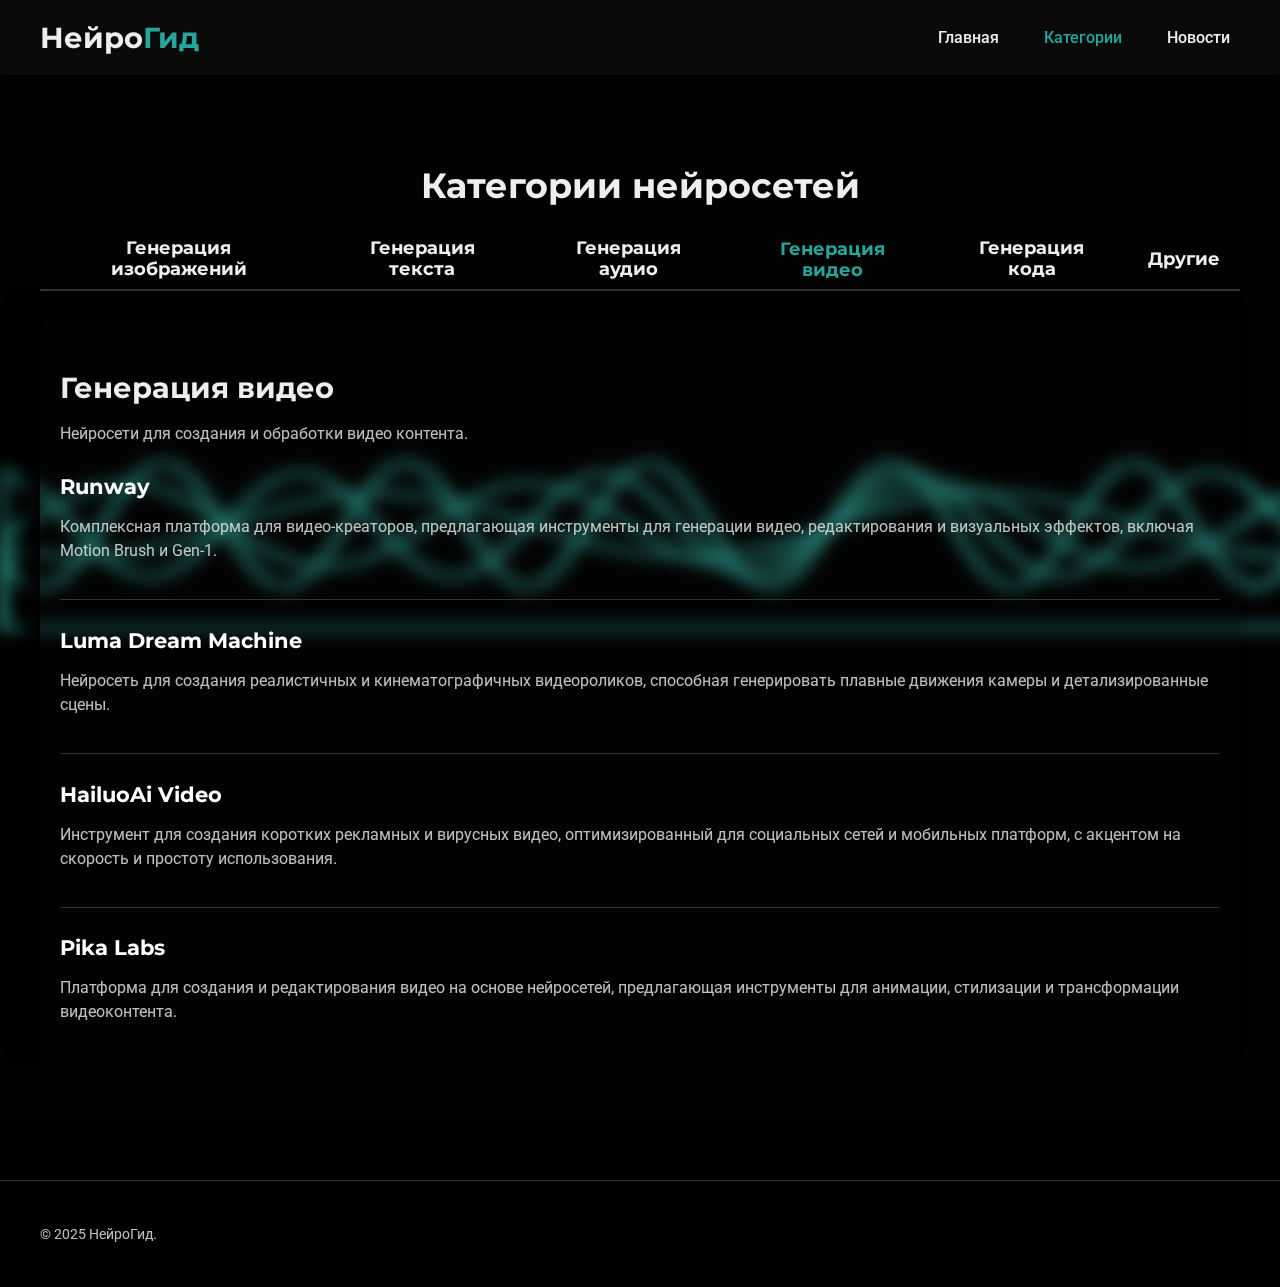
==== commit 59ece40e: "Add files via upload" ====
--- a/categories.html
+++ b/categories.html
@@ -1,12 +1,12 @@
 <!DOCTYPE html>
-<!-- saved from url=(0041)https://dizhuen.github.io/categories.html -->
-<html lang="ru"><head><meta http-equiv="Content-Type" content="text/html; charset=UTF-8">
-    
+<html lang="ru">
+<head>
+    <meta charset="UTF-8">
     <meta name="viewport" content="width=device-width, initial-scale=1.0">
     <title>НейроГид - Категории</title>
-    <link rel="stylesheet" href="./categories_files/style.css">
-    <link href="./categories_files/css2" rel="stylesheet">
-    <script src="./categories_files/script.js.Без названия" defer=""></script>
+    <link rel="stylesheet" href="style.css">
+    <link href="https://fonts.googleapis.com/css2?family=Montserrat:wght@400;700&family=Roboto:wght@400;500&display=swap" rel="stylesheet">
+    <script src="script.js" defer></script>
     <script>
         document.addEventListener('DOMContentLoaded', () => {
             const categoryTabs = document.querySelectorAll('.category-tab');
@@ -31,7 +31,7 @@
 
             logoLink.addEventListener('click', (e) => {
                 e.preventDefault();
-                window.location.href = 'index.html'; // Относительная ссылка на главную
+                window.location.href = 'index.html';
             });
 
 
@@ -76,10 +76,18 @@
                     const category = tab.dataset.category;
 
                     categoryTabs.forEach(t => t.classList.remove('active-tab'));
-                    categoryContents.forEach(content => content.classList.add('hidden'));
+                    categoryContents.forEach(content => {
+                       content.style.opacity = 0;
+                       content.classList.add('hidden');
+                    });
 
                     tab.classList.add('active-tab');
-                    document.getElementById(`category-${category}-content`).classList.remove('hidden');
+                   const activeContent =  document.getElementById(`category-${category}-content`);
+                    activeContent.classList.remove('hidden');
+                     setTimeout(() => {
+                        activeContent.style.opacity = 1;
+                     }, 50);
+
                 });
             });
         });
@@ -87,10 +95,10 @@
     <style>
         .network-name a {
             color: white;
-            text-decoration: none; /* Optional: removes underline if you don't want it */
+            text-decoration: none;
         }
         .network-name a:hover {
-            text-decoration: underline; /* Optional: adds underline on hover for better UX */
+            text-decoration: underline;
         }
     </style>
 </head>
@@ -98,16 +106,16 @@
     <div class="background-animation" id="background-animation">
         <svg class="procedural-waves" viewBox="0 0 800 600" preserveAspectRatio="none">
             <!-- Процедурные волны будут добавлены сюда через JavaScript -->
-        <path class="wave-path" d="M0,600 L0,529.5100526964826 L10,529.9945716911402 L20,529.2833017658168 L30,527.404599007892 L40,524.4333613677361 L50,520.4880427137792 L60,515.7259304505815 L70,510.3368749663625 L80,504.53572089712816 L90,498.55374194902197 L100,492.6294207454771 L110,486.9989412776021 L120,481.8867729937758 L130,477.49672191109335 L140,474.0038055126163 L150,471.5472753526156 L160,470.22506553654114 L170,470.0898883972856 L180,471.1471330208153 L190,473.35465040031795 L200,476.6244337840968 L210,480.8261272270388 L220,485.79222247078417 L230,491.32473696938627 L240,497.20310682864186 L250,503.1929799925327 L260,509.0555591201522 L270,514.5571216821207 L280,519.4783377402782 L290,523.6230139401787 L300,526.8259151210157 L310,528.9593517200483 L320,529.9382703525216 L330,529.7236446217153 L340,528.3240309782257 L350,525.7952276012828 L360,522.2380499014249 L370,517.7943113282217 L380,512.6411697155575 L390,506.98406455785323 L400,501.04852678571757 L410,495.07118755945294 L420,489.2903445314259 L430,483.9364616706572 L440,479.2229813916544 L450,475.33781527889255 L460,472.43585264493686 L470,470.6327855823304 L480,470.00049668495217 L490,470.56419331583805 L500,472.30140266916175 L510,475.1428676900874 L520,478.9753081349922 L530,483.64593669730436 L540,488.96855015526256 L550,494.73095270677743 L560,500.7034155464327 L570,506.6478354280079 L580,512.3272270895278 L590,517.5151711078013 L600,522.0048405263253 L610,525.6172463933548 L620,528.208373486577 L630,529.6749217455598 L640,529.9584245191775 L650,529.0475794464912 L660,526.978699046211 L670,523.8342630511665 L680,519.7396302016373 L690,514.8580405879752 L700,509.38410778332894 L710,503.536060214626 L720,497.5470410838492 L730,491.6558136842982 L740,486.0972426615533 L750,481.0929307012044 L760,476.842383929091 L770,473.51505823164126 L780,471.24360358442857 L790,470.1185757162489 L800,470.1848259379751 L800,600 Z" stroke="var(--wave-color-turquoise-1)"></path><path class="wave-path" d="M0,600 L0,490.17256099396946 L10,479.1529946544298 L20,469.9956292147911 L30,463.5184648568426 L40,460.30008738205487 L50,460.62798486511554 L60,464.47286720042393 L70,471.4912824999924 L80,481.0562966277122 L90,492.3134953585727 L100,504.2573066567102 L110,515.8208254305324 L120,525.9711169870377 L130,533.8014860116 L140,538.6124689600643 L150,539.9743150539583 L160,537.7653746376343 L170,532.1829657797028 L180,523.725748437629 L190,513.1491806488592 L200,501.3980357142901 L210,489.5220084130649 L220,478.5819488942096 L230,469.5551000922995 L240,463.24780352658246 L250,460.22347121456244 L260,460.7522577544507 L270,464.78692821949824 L280,471.9670775133229 L290,481.6513242837984 L300,492.97460360903654 L310,504.9254406704842 L320,516.4363027860371 L330,526.4789589251502 L340,534.1563285244731 L350,538.7826150228314 L360,539.94456602557 L370,537.5383879101964 L380,531.7790174015554 L390,523.1809219143296 L400,512.5121437111053 L410,500.725692974475 L420,488.8744182457309 L430,478.0169586003203 L440,469.12317857212133 L450,462.98753304314414 L460,460.15810095499853 L470,460.8876270493591 L480,465.1109449329274 L490,472.45079819726743 L500,482.25153961020214 L510,493.6376981303839 L520,505.5921821280453 L530,517.0471331511295 L540,526.9793145404703 L550,534.5015141130871 L560,538.9417961841577 L570,539.9035235805491 L580,537.3007880582079 L590,531.3660842297438 L600,522.629541513115 L610,511.8715692495788 L620,500.0531450614932 L630,488.2299735833459 L640,477.4581835109007 L650,468.6999867702346 L660,462.7377269920813 L670,460.10399508531594 L680,461.034054477254 L690,465.4448257323646 L700,472.9423077908137 L710,482.85677290970494 L720,494.3025914477355 L730,506.2573425234237 L740,517.6531438274346 L750,527.4720423688377 L760,534.8369451840758 L770,539.0899674391944 L780,539.8511993227125 L790,537.0526422576158 L800,530.9442830117226 L800,600 Z" stroke="var(--wave-color-turquoise-2)"></path><path class="wave-path" d="M0,600 L0,461.04072297349467 L10,476.32037078464026 L20,495.33851138106974 L30,515.0925985335871 L40,532.4638962337971 L50,544.7098585350261 L60,549.8971172542027 L70,547.2067182970428 L80,537.0634165023748 L90,521.0686161925958 L100,501.7475446428626 L110,482.1505742190431 L120,465.37163565275733 L130,454.05975440822806 L140,450.00082780825363 L150,453.8356711152696 L160,464.9588468916537 L170,481.614250258771 L180,501.1723592440546 L190,520.5453784825464 L200,536.6747342105423 L210,547.0139558109616 L220,549.9307075319625 L230,544.9644984103517 L240,532.8993836693955 L250,515.6401796388816 L260,495.91173513974866 L270,476.8287377692555 L280,461.40397321515167 L290,452.07267264071425 L300,450.3080432299585 L310,456.38868116615924 L320,469.3545874202947 L330,487.1587304892551 L340,506.9902276600566 L350,525.7181215844987 L360,540.3856896009546 L370,548.6772452301972 L380,549.2837341531398 L390,542.1094051043319 L400,528.2869268913937 L410,509.99856489541656 L420,490.1316493509532 L430,471.8227293886259 L440,457.9623808938437 L450,450.7388481325138 L460,451.29256809656755 L470,459.53612057888034 L480,474.16802990177234 L490,492.8782393096693 L500,512.7128181372518 L510,530.540322510481 L520,543.5461814800948 L530,549.6770558876897 L540,547.96501547001 L550,538.6803537646533 L560,523.2889147037001 L570,504.2206680878213 L580,484.4860707849523 L590,467.2007817847718 L600,455.0937681513786 L610,450.0764611283969 L620,452.94098317418064 L630,463.2350892428271 L640,479.3335663329632 L650,498.6948188854594 L660,518.2621308376117 L670,534.9462538783456 L680,546.1131318301187 L690,549.9997602017256 L700,545.9925258324957 L710,534.7240829182389 L720,517.9734708245256 L730,498.3852428884024 L740,479.0519495949091 L750,463.025892854529 L760,452.8372346455368 L770,450.0945400708569 L780,455.2308202974479 L790,467.43516961409165 L800,484.78078961299 L800,600 Z" stroke="var(--wave-color-turquoise-3)"></path><path class="wave-path" d="M0,600 L0,553.6518302420313 L10,559.9614725809375 L20,551.5904552025657 L30,530.5882951105787 L40,502.09705357143514 L50,473.0923801807041 L60,450.6756305577851 L70,440.3352068218436 L80,444.6028053383235 L90,462.43356915268885 L100,489.4619054135548 L110,519.0703347580799 L120,544.0096810526508 L130,558.173922534247 L140,558.0951588929823 L150,543.7926742152165 L160,518.7682155666579 L170,489.1486431829804 L180,462.1858614024088 L190,444.4812995647162 L200,440.36965187595024 L210,450.857593089047 L220,473.3773094153032 L230,502.4151888954872 L240,530.8617459013984 L250,551.7522711696307 L260,559.9720355319811 L270,553.5085539982423 L280,533.9443122696724 L290,506.06931904820965 L300,476.7083448488433 L310,453.04998015535193 L320,440.88661775901653 L330,443.1962729865538 L340,459.41346168622056 L350,485.56765047010947 L360,515.2553817647022 L370,541.2080635532566 L380,557.0715742025142 L390,558.9619730462613 L400,546.4164245175839 L410,522.5065164376035 L420,493.08622819149593 L430,465.35867241033156 L440,446.1125217816543 L450,440.0599052123335 L460,448.6827143309214 L470,469.8697847342063 L480,498.43378266255127 L490,527.381245218843 L500,549.6248239912502 L510,559.7185151243574 L520,555.1910309989948 L530,537.1508576305804 L540,510.0148586327436 L550,480.42687296120573 L560,455.63107142543475 L570,441.69833102519846 L580,442.03987253178366 L590,456.5720746727018 L600,481.736947535588 L610,511.3732525879843 L620,538.2249887507911 L630,555.7179145243157 L640,559.5691515920843 L650,548.835782803319 L660,526.1457111768327 L670,497.05425759070215 L680,468.6840244827259 L690,447.9810343642066 L700,440.0141012581805 L710,446.7338082455085 L720,466.49493669771846 L730,494.45927317626087 L740,523.7801728208581 L750,547.2788567963881 L760,559.2020277203866 L770,556.6304775155353 L780,540.1938113579306 L790,513.916298371727 L800,484.2315901962513 L800,600 Z" stroke="var(--wave-color-turquoise-4)"></path><path class="wave-path" d="M0,600 L0,529.9140688901973 L10,528.8669930987794 L20,526.6690813875776 L30,523.4079575606061 L40,519.2136323337749 L50,514.2533202179189 L60,508.72477320392755 L70,502.84839701490966 L80,496.85846422554374 L90,490.9937745538162 L100,485.48813466983984 L110,480.5610370617378 L120,476.40890956278963 L130,473.19728439358204 L140,471.05419891474224 L150,470.0650911814142 L160,470.26939379761575 L170,471.65896186275313 L180,474.178397683105 L190,477.7272593030533 L200,482.1640648088913 L210,487.3119327662505 L220,492.9656339247076 L230,498.8997730603611 L240,504.8777747721308 L250,510.66131499644433 L260,516.0198222355746 L270,520.7396697156447 L280,524.6326920119647 L290,527.5436866107221 L300,529.3566013434396 L310,529.9991610207068 L320,529.4457488159053 L330,527.7184275272473 L340,524.8860600036344 L350,521.06156380018 L360,516.3974095116204 L370,511.07954225085064 L380,505.31996860405667 L390,499.3483045971509 L400,493.40262162941275 L410,487.71995531807875 L420,482.52685563629086 L430,478.0303550805885 L440,474.40971493859945 L450,471.8092787071942 L460,470.3327175727677 L470,470.0388973681915 L480,470.93953177781873 L490,472.99871534985385 L500,476.1343549334092 L510,480.22144247337155 L520,485.0970386870729 L530,490.5667689393068 L540,496.41257234564864 L550,502.4013951717866 L560,508.29448195046626 L570,513.8568939085321 L580,518.8668752344223 L590,523.1246937825838 L600,526.4606037638246 L610,528.7416129742656 L620,529.8767847748272 L630,529.8208634480629 L640,528.5760784008007 L650,526.1920552847287 L660,522.7638375782644 L670,518.4280975029985 L680,513.3576873335123 L690,507.7547483226589 L700,501.84265196770474 L710,495.85709489362256 L720,490.03670237243875 L730,484.6135150866618 L740,479.80373839951875 L750,475.79912292939804 L760,472.7593200577983 L770,470.80551713255767 L780,470.01560611072375 L790,470.4210782520287 L800,472.00576866174 L800,600 Z" stroke="var(--wave-color-turquoise-1)"></path><path class="wave-path" d="M0,600 L0,480.65084622645315 L10,471.1692641585081 L20,464.26304585810936 L30,460.5491032375789 L40,460.35919173015435 L50,463.7102755651898 L60,470.30301240407107 L70,479.5484926998075 L80,490.6208452329435 L90,502.5310097279419 L100,514.2150866619257 L110,524.6293722404989 L120,532.8435893492862 L130,538.1239864379614 L140,539.9988813609424 L150,538.3007953386672 L160,533.1814133381791 L170,525.0980345067759 L180,514.7727230011342 L190,503.1278081466811 L200,491.20349550588367 L210,480.06494841334546 L220,470.7071401074513 L230,463.9659757342633 L240,460.44362343035704 L250,460.4547244365904 L260,463.9982871331384 L270,470.7577756179382 L280,480.1293849160972 L290,491.27597708001775 L300,503.20186022904875 L310,514.8417307397627 L320,525.1558336458965 L330,533.222840852834 L340,538.3221506323541 L350,539.9982568288776 L360,538.1014378677343 L370,532.8011309375197 L380,524.5707966706647 L390,514.145626315224 L400,502.456869290273 L410,490.54864744879603 L420,479.4846867822157 L430,470.2532979456238 L440,463.67909341039785 L450,460.3493272880369 L460,460.56143766937157 L470,464.29647736575527 L480,471.2208064049964 L490,480.7158950964109 L500,491.93357544595455 L510,503.8718054770721 L520,515.4641786561324 L530,525.6751828120489 L540,533.5926993545095 L550,538.5094801111295 L560,539.986323700328 L570,537.8913080826932 L580,532.4115747638657 L590,524.0366120011939 L600,513.514530275524 L610,501.785235810008 L620,489.8964715464647 L630,478.9102253888299 L640,469.807865986564 L650,463.40247999595846 L660,460.2662414707059 L670,460.6793012577606 L680,464.6047619565408 L690,471.69197385383256 L700,481.30785741834876 L710,492.59345440978706 L720,504.54065606024574 L730,516.0822544280571 L740,526.1872729048039 L750,533.9530602852421 L760,538.6859219111423 L770,539.963085349114 L780,537.6704653929568 L790,532.012854955356 L800,523.4956315269169 L800,600 Z" stroke="var(--wave-color-turquoise-2)"></path><path class="wave-path" d="M0,600 L0,470.2734413481521 L10,488.2760565411794 L20,508.12962462021807 L30,526.6997037259576 L40,541.0544866866078 L50,548.9276689057327 L60,549.0762480265088 L70,541.4767666727239 L80,527.3290158527006 L90,508.86661434009443 L100,489.0043693823546 L110,470.87809272715145 L120,457.3495248976659 L130,450.5545292879462 L140,451.56588629636457 L150,460.22392488901534 L160,475.1617311451215 L170,494.020953909414 L180,513.8241365841104 L190,531.4447920573705 L200,544.101006273041 L210,549.7946412913788 L220,547.6267973346678 L230,537.9397292971074 L240,522.2628122225206 L250,503.07108661284127 L260,483.39450395406453 L270,466.3395639991979 L280,454.59886676299715 L290,450.02601018453953 L300,453.34294776956665 L310,464.0260080062455 L320,480.3885705823949 L330,499.8473466473607 L340,519.3302233201655 L350,535.761282763778 L360,546.5464219782818 L370,549.98290462541 L380,545.5281856565813 L390,533.8855672465871 L400,516.8931628444049 L410,497.2336994760538 L420,478.01097413500133 L430,462.25983248320506 L440,452.4670334512891 L450,450.17864468227214 L460,455.75595244567603 L470,468.318422479535 L480,485.88271698916554 L490,505.6758200753072 L500,524.5728359715223 L510,539.5903413754927 L520,548.3574023889278 L530,549.4898928479938 L540,542.8090174104111 L550,529.3695394086462 L560,511.2932569118585 L570,491.4340174648859 L580,472.92715831133506 L590,458.6945055826245 L600,450.9830821969682 L610,451.0103523481392 L620,458.7720106788838 L630,473.0426620021652 L640,491.56928425720173 L650,511.4269311533998 L660,529.4805168759035 L670,542.8797772014779 L680,549.5092635477271 L690,548.3223257897629 L700,539.5063553011732 L710,524.453199976497 L720,505.53942205263365 L730,485.75109118750413 L740,468.21234971877783 L750,455.6921792824189 L760,450.16723949674866 L770,452.5097968715162 L780,462.35001310541065 L790,478.13433442183214 L800,497.37076355066546 L800,600 Z" stroke="var(--wave-color-turquoise-3)"></path><path class="wave-path" d="M0,600 L0,558.7132026868793 L10,557.4511930080008 L20,542.12312760036 L30,516.4818514607172 L40,486.8052432588255 L50,460.35917169040243 L60,443.6185574143885 L70,440.68208665488567 L80,452.2687098668184 L90,475.541617590294 L100,504.8027903435732 L110,532.8880725175766 L120,552.9212075276492 L130,559.9973852433163 L140,552.3841105694573 L150,531.9453786684694 L160,503.68530393540954 L170,474.52293826949335 L180,451.5982458587961 L190,440.5239909320553 L200,444.01153732348 L210,461.20701204401684 L220,487.90036316893185 L230,517.5561273796793 L240,542.9135393165336 L250,557.7642201666944 L260,558.4722053224405 L270,544.8641553258 L280,520.2717954132859 L290,490.71619298001787 L300,463.43359028933065 L310,445.1037199939377 L320,440.21437361872654 L330,449.9626336782651 L340,471.9617861275231 L350,500.82567119965796 L360,529.4874031658268 L370,550.9295904278631 L380,559.9024377215962 L390,554.2090790905308 L400,535.2434472903755 L410,507.64899043534115 L420,478.1817939538679 L430,454.05645524902553 L440,441.1796986363618 L450,442.70420322724374 L460,458.25671712886697 L470,484.0294425252294 L480,513.7123173840797 L490,540.0379387135198 L500,556.5608762739612 L510,559.2357386930147 L520,547.4076263614078 L530,523.972473697757 L540,494.6680234036465 L550,466.66902693950817 L560,446.83061513890266 L570,440.00992309941785 L580,447.87689411227063 L590,468.5054193033087 L600,496.8449162607985 L610,525.9568877550371 L620,548.7137078487341 L630,559.5437133111054 L640,555.7953410953173 L650,538.3863234488463 L660,511.5789950522646 L670,481.93672483531833 L680,456.7169743574313 L690,442.0944181051374 L700,441.64916782847604 L710,455.4902363238203 L720,480.2288472993703 L730,509.8081259990909 L740,536.9860333838812 L750,555.1084698632878 L760,559.7384309450838 L770,549.7423406809078 L780,527.5675905932655 L790,498.6433328750582 L800,470.05123458445667 L800,600 Z" stroke="var(--wave-color-turquoise-4)"></path></svg>
+        </svg>
     </div>
     <header class="header">
         <div class="container header-container">
-            <a href="https://dizhuen.github.io/index.html" class="logo">Нейро<span class="logo-accent">Гид</span></a>
+            <a href="index.html" class="logo">Нейро<span class="logo-accent">Гид</span></a>
             <nav class="nav">
                 <ul class="nav-list">
-                    <li class="nav-item"><a href="https://dizhuen.github.io/index.html" class="nav-link">Главная</a></li>
-                    <li class="nav-item"><a href="https://dizhuen.github.io/categories.html" class="nav-link active">Категории</a></li>
-                    <li class="nav-item"><a href="https://dizhuen.github.io/news.html" class="nav-link">Новости</a></li>
+                    <li class="nav-item"><a href="index.html" class="nav-link">Главная</a></li>
+                    <li class="nav-item"><a href="categories.html" class="nav-link active">Категории</a></li>
+                    <li class="nav-item"><a href="news.html" class="nav-link">Новости</a></li>
                 </ul>
             </nav>
             <button class="burger-menu" aria-label="Открыть меню">
@@ -216,10 +224,10 @@
                             <h4 class="network-name"><a href="https://lumalabs.ai/dream-machine" target="_blank" rel="noopener noreferrer">Luma Dream Machine</a></h4>
                             <p class="network-description">Нейросеть для создания реалистичных и кинематографичных видеороликов, способная генерировать плавные движения камеры и детализированные сцены.</p>
                         </li>
-                        <li class="network-item">
+                         <li class="network-item">
                             <h4 class="network-name">
-    <a href="https://hailuoai.video/" target="_blank" rel="noopener noreferrer">HailuoAi Video</a>
-</h4>
+                                <a href="https://hailuoai.video/" target="_blank" rel="noopener noreferrer">HailuoAi Video</a>
+                            </h4>
                             <p class="network-description">Инструмент для создания коротких рекламных и вирусных видео, оптимизированный для социальных сетей и мобильных платформ, с акцентом на скорость и простоту использования.</p>
                         </li>
                         <li class="network-item">
@@ -276,11 +284,10 @@
             <nav class="footer-nav">
                 <ul class="footer-nav-list">
                     <li class="footer-nav-item"></li>
-                    
-                    
                 </ul>
             </nav>
         </div>
     </footer>
 
-</body></html>+</body>
+</html>--- a/style.css
+++ b/style.css
@@ -0,0 +1,642 @@
+/* Общие стили и переменные для темной темы */
+:root {
+    --primary-color: #26a69a;
+    --text-color-light: #eee;
+    --text-color-dark: #333;
+    --background-dark: #000;
+    --background-light: #f9f9f9;
+    --card-background-dark: #0a0a0a;
+    --card-background-light: #fff;
+    --border-color-dark: #333;
+    --border-color-light: #eee;
+    --shadow-color-dark: rgba(0, 0, 0, 0.3);
+    --shadow-color-light: rgba(0, 0, 0, 0.1);
+
+    --font-family-title: 'Montserrat', sans-serif;
+    --font-family-text: 'Roboto', sans-serif;
+
+    --wave-color-turquoise-1: rgba(64, 224, 208, 0.8);
+    --wave-color-turquoise-2: rgba(64, 224, 208, 0.6);
+    --wave-color-turquoise-3: rgba(64, 224, 208, 0.4);
+    --wave-color-turquoise-4: rgba(64, 224, 208, 0.2);
+}
+
+.dark-theme {
+    background-color: #000;
+    color: #eeeeee;
+}
+
+.dark-theme .header {
+    background-color: var(--card-background-dark);
+    box-shadow: 0 1px 5px var(--shadow-color-dark);
+}
+
+.dark-theme .logo,
+.dark-theme .nav-link,
+.dark-theme .burger-line {
+    color: var(--text-color-light);
+}
+
+.dark-theme .nav-link:hover,
+.dark-theme .nav-link.active {
+    color: var(--primary-color);
+}
+
+.dark-theme .section-title,
+.dark-theme .hero-title,
+.dark-theme .category-content-title,
+.dark-theme .network-name {
+    color: var(--text-color-light);
+}
+
+.dark-theme .section-subtitle,
+.dark-theme .hero-subtitle,
+.dark-theme .category-content-description,
+.dark-theme .network-description,
+.dark-theme .news-card-description,
+.dark-theme .footer-text,
+.dark-theme .footer-nav-link {
+    color: var(--text-color-light);
+    opacity: 0.8;
+}
+
+
+.dark-theme .news,
+.dark-theme .categories,
+.dark-theme .categories-preview,
+.dark-theme .footer,
+.dark-theme .news-card,
+.dark-theme .category-card,
+.dark-theme .category-content {
+    background-color: rgb(10 10 10 / 23%);
+    box-shadow: -16px -14px 20px 0px rgb(0 0 0);
+    border-color: var(--border-color-dark);
+}
+
+.dark-theme .news-card-link,
+.dark-theme .review-card-link,
+.dark-theme .category-card-title {
+    color: var(--primary-color);
+}
+
+.dark-theme .button {
+    background-color: var(--primary-color);
+    color: var(--text-color-dark);
+}
+
+.dark-theme .button:hover {
+    background-color: #1d786f;
+}
+
+.dark-theme .footer {
+    background-color: rgba(0, 0, 0, 0.5);
+    border-top-color: var(--border-color-dark);
+}
+
+
+/* Общие стили (не зависят от темы) */
+body {
+    font-family: var(--font-family-text);
+    margin: 0;
+    padding: 0;
+    box-sizing: border-box;
+    -webkit-font-smoothing: antialiased;
+    -moz-osx-font-smoothing: grayscale;
+    overflow-x: hidden;
+    transition: background-color 0.3s ease, color 0.3s ease;
+}
+
+.container {
+    width: 100%;
+    max-width: 1200px;
+    padding-left: 20px;
+    padding-right: 20px;
+    margin: 0 auto;
+}
+
+.section-title {
+    font-family: var(--font-family-title);
+    font-size: 2.5rem;
+    font-weight: 700;
+    margin-bottom: 20px;
+    text-align: center;
+     transition: color 0.3s ease;
+}
+
+.section-subtitle {
+    font-size: 1.1rem;
+    text-align: center;
+    margin-bottom: 40px;
+      transition: color 0.3s ease;
+}
+
+.button {
+    display: inline-block;
+    padding: 12px 25px;
+    text-decoration: none;
+    border-radius: 5px;
+    font-weight: 500;
+    transition: background-color 0.3s ease;
+    border: none;
+    cursor: pointer;
+}
+
+
+/* Анимированный фон волн */
+.background-animation {
+    position: fixed;
+    top: 0;
+    left: 0;
+    width: 105%;
+    height: 70%;
+    overflow: hidden;
+    z-index: -1;
+    background-color: #000; /* Черный фон для анимации */
+    filter: blur(8px); /* Меньшее размытие фона */
+}
+
+.procedural-waves {
+    display: block;
+    width: 115%;
+    height: 100%;
+}
+
+.wave-path {
+    fill: none;
+    stroke: var(--wave-color-turquoise-1);
+    stroke-width: 8;
+    opacity: 0.7;
+}
+
+
+@keyframes waveMove {
+    0% {
+        background-position-x: 0;
+    }
+    100% {
+        background-position-x: 800px;
+    }
+}
+
+
+/* Хедер */
+.header {
+    padding: 20px 0;
+    position: sticky;
+    top: 0;
+    z-index: 100;
+    transition: background-color 0.3s ease, box-shadow 0.3s ease;
+}
+
+.header-container {
+    display: flex;
+    justify-content: space-between;
+    align-items: center;
+}
+
+.logo {
+    font-family: var(--font-family-title);
+    font-size: 1.8rem;
+    font-weight: 700;
+    text-decoration: none;
+    cursor: pointer;
+      transition: color 0.3s ease;
+}
+
+.logo-accent {
+    color: var(--primary-color);
+}
+
+.nav-list {
+    list-style: none;
+    padding: 0;
+    margin: 0;
+    display: flex;
+}
+
+.nav-item {
+    margin-left: 25px;
+}
+
+.nav-link {
+    text-decoration: none;
+    font-weight: 500;
+    padding: 8px 10px;
+    border-radius: 5px;
+    transition: color 0.3s ease;
+}
+
+.nav-link:hover, .nav-link.active {
+    color: var(--primary-color);
+}
+
+.burger-menu {
+    display: none;
+    background: none;
+    border: none;
+    cursor: pointer;
+    padding: 10px;
+     transition: all 0.3s ease;
+}
+
+.burger-line {
+    width: 25px;
+    height: 3px;
+    background-color: var(--text-color-dark);
+    margin: 5px 0;
+    display: block;
+    transition: all 0.3s ease;
+}
+
+
+/* Герой секция */
+.hero {
+    padding: 100px 0;
+    text-align: center;
+}
+
+.hero-container {
+    max-width: 800px;
+}
+
+.hero-title {
+    font-family: var(--font-family-title);
+    font-size: 3rem;
+    font-weight: 700;
+    margin-bottom: 20px;
+    line-height: 1.2;
+    transition: color 0.3s ease;
+}
+
+.hero-subtitle {
+    font-size: 1.3rem;
+    line-height: 1.6;
+      transition: color 0.3s ease;
+}
+
+
+/* Секция новостей */
+.news {
+    padding: 60px 0;
+    border-radius: 10px;
+    margin-bottom: 60px;
+     transition: background-color 0.3s ease, border-color 0.3s ease, box-shadow 0.3s ease;
+}
+
+.news-container {
+
+}
+
+.section-title {
+    font-size: 2.2rem;
+       transition: color 0.3s ease;
+}
+
+
+.news-grid {
+    display: grid;
+    grid-template-columns: repeat(auto-fit, minmax(300px, 1fr));
+    gap: 30px;
+    margin-bottom: 30px;
+}
+
+.news-card {
+    border-radius: 10px;
+    overflow: hidden;
+    transition: transform 0.3s ease, box-shadow 0.3s ease;
+    opacity: 0;
+    transform: translateY(20px);
+    animation: fadeInSlideUp 0.6s ease-out forwards var(--card-animation-delay, 0.2s);
+    display: flex;
+    flex-direction: column;
+}
+
+
+@keyframes fadeInSlideUp {
+    from {
+        opacity: 0;
+        transform: translateY(20px);
+    }
+    to {
+        opacity: 1;
+        transform: translateY(0);
+    }
+}
+
+
+.news-card:hover {
+    transform: translateY(-5px);
+    box-shadow: 0 8px 20px rgba(0, 0, 0, 0.3);
+}
+
+.news-card-image {
+    width: 100%;
+    height: 200px;
+    object-fit: cover;
+    display: block;
+}
+
+.news-card-content {
+    padding: 20px;
+    display: flex;
+    flex-direction: column;
+    justify-content: flex-start;
+    height: auto;
+}
+
+.news-card-title {
+    font-family: var(--font-family-title);
+    font-size: 1.3rem;
+    font-weight: 700;
+    margin-bottom: 10px;
+        transition: color 0.3s ease;
+}
+
+.news-card-description {
+    font-size: 1rem;
+    line-height: 1.5;
+    margin-bottom: 15px;
+      transition: color 0.3s ease;
+}
+
+.news-card-link {
+    display: inline-block;
+    text-decoration: none;
+    font-weight: 500;
+    transition: color 0.3s ease;
+    margin-top: 15px;
+}
+
+.news-more {
+    text-align: center;
+}
+
+
+/* Секция категорий (вкладки) */
+.categories {
+    padding: 60px 0;
+    border-radius: 10px;
+    margin-bottom: 60px;
+      transition: background-color 0.3s ease, border-color 0.3s ease, box-shadow 0.3s ease;
+}
+
+.categories-container { }
+
+.category-tabs {
+    display: flex;
+    justify-content: center;
+    margin-bottom: 30px;
+    border-bottom: 2px solid var(--border-color-dark);
+}
+
+.category-tab {
+    background: none;
+    border: none;
+    padding: 10px 20px;
+    font-family: var(--font-family-title);
+    font-size: 1.1rem;
+    font-weight: 700;
+    color: var(--text-color-light);
+    cursor: pointer;
+    transition: color 0.3s ease, border-bottom-color 0.3s ease;
+    border-bottom: 2px solid transparent;
+    margin-bottom: -2px;
+}
+
+.category-tab:hover, .category-tab.active-tab {
+    color: var(--primary-color);
+    border-bottom-color: var(--primary-color);
+}
+
+.active-tab {
+    border-bottom: var(--primary-color);
+}
+
+
+.category-content {
+    padding: 20px;
+    border-radius: 5px;
+    transition: background-color 0.3s ease, border-color 0.3s ease, box-shadow 0.3s ease;
+}
+
+.category-content-title {
+    font-family: var(--font-family-title);
+    font-size: 1.8rem;
+    font-weight: 700;
+    margin-bottom: 15px;
+    text-align: left;
+    transition: color 0.3s ease;
+}
+
+.category-content-description {
+    font-size: 1rem;
+    line-height: 1.6;
+    margin-bottom: 25px;
+      transition: color 0.3s ease;
+}
+
+.networks-list {
+    list-style: none;
+    padding: 0;
+    margin: 0;
+}
+
+.network-item {
+    margin-bottom: 20px;
+    padding-bottom: 20px;
+    border-bottom: 1px solid var(--border-color-dark);
+}
+
+.network-item:last-child {
+    border-bottom: none;
+    margin-bottom: 0;
+    padding-bottom: 0;
+}
+
+.network-name {
+    font-family: var(--font-family-title);
+    font-size: 1.3rem;
+    font-weight: 700;
+    margin-bottom: 10px;
+      transition: color 0.3s ease;
+}
+
+.network-description {
+    font-size: 1rem;
+    line-height: 1.5;
+    transition: color 0.3s ease;
+}
+
+.hidden {
+    display: none !important;
+}
+
+
+/* Футер */
+.footer {
+    padding: 30px 0;
+    border-top: 1px solid var(--border-color-dark);
+     transition: background-color 0.3s ease, border-color 0.3s ease;
+}
+
+.footer-container {
+    display: flex;
+    justify-content: space-between;
+    align-items: center;
+    flex-wrap: wrap;
+    gap: 20px;
+}
+
+.footer-text {
+    font-size: 0.9rem;
+      transition: color 0.3s ease;
+}
+
+.footer-nav-list {
+    list-style: none;
+    padding: 0;
+    margin: 0;
+    display: flex;
+}
+
+.footer-nav-item {
+    margin-left: 20px;
+}
+
+.footer-nav-link {
+    text-decoration: none;
+    font-size: 0.9rem;
+    transition: color 0.3s ease;
+}
+
+.footer-nav-link:hover {
+    color: var(--primary-color);
+}
+
+
+/* Адаптивный дизайн */
+@media (max-width: 768px) {
+    .container {
+        padding-left: 15px;
+        padding-right: 15px;
+    }
+
+    .section-title {
+        font-size: 2rem;
+    }
+
+    .section-subtitle {
+        font-size: 1rem;
+    }
+
+    .hero {
+        padding: 80px 0;
+    }
+
+    .hero-title {
+        font-size: 2.2rem;
+    }
+
+    .hero-subtitle {
+        font-size: 1.1rem;
+    }
+
+    .nav {
+        position: fixed;
+        top: 0;
+        left: 0;
+        width: 100%;
+        height: 100%;
+        background-color: var(--card-background-dark);
+        z-index: 99;
+        display: flex;
+        flex-direction: column;
+        align-items: center;
+        justify-content: center;
+        transform: translateX(100%);
+        transition: transform 0.5s ease;
+    }
+
+    .nav.open {
+        transform: translateX(0);
+    }
+
+    .nav-list {
+        flex-direction: column;
+        align-items: center;
+    }
+
+    .nav-item {
+        margin: 20px 0;
+        margin-left: 0;
+    }
+
+    .nav-link {
+        font-size: 1.2rem;
+    }
+
+    .burger-menu {
+        display: block;
+    }
+
+    .burger-menu.active .burger-line:nth-child(1) {
+        transform: translateY(8px) rotate(45deg);
+    }
+
+    .burger-menu.active .burger-line:nth-child(2) {
+        opacity: 0;
+    }
+
+    .burger-menu.active .burger-line:nth-child(3) {
+        transform: translateY(-8px) rotate(-45deg);
+    }
+
+    .category-tabs {
+        flex-direction: column;
+        align-items: center;
+    }
+    .category-tab {
+        margin-bottom: 10px;
+        border-bottom: 2px solid var(--primary-color);
+        width: 100%;
+        text-align: center;
+    }
+    .category-tab:last-child {
+        margin-bottom: 0;
+        border-bottom: 2px solid transparent;
+    }
+    .category-tab.active-tab {
+        border-bottom: 2px solid var(--primary-color);
+    }
+
+}
+
+@media (max-width: 576px) {
+    .hero-title {
+        font-size: 1.8rem;
+    }
+
+    .hero-subtitle {
+        font-size: 1rem;
+    }
+
+    .news-grid, .reviews-grid, .categories-grid {
+        grid-template-columns: 1fr;
+    }
+
+    .footer-container {
+        flex-direction: column;
+        text-align: center;
+    }
+
+    .footer-nav-list {
+        flex-direction: column;
+        align-items: center;
+        margin-top: 20px;
+    }
+
+    .footer-nav-item {
+        margin-left: 0;
+        margin-bottom: 10px;
+    }
+}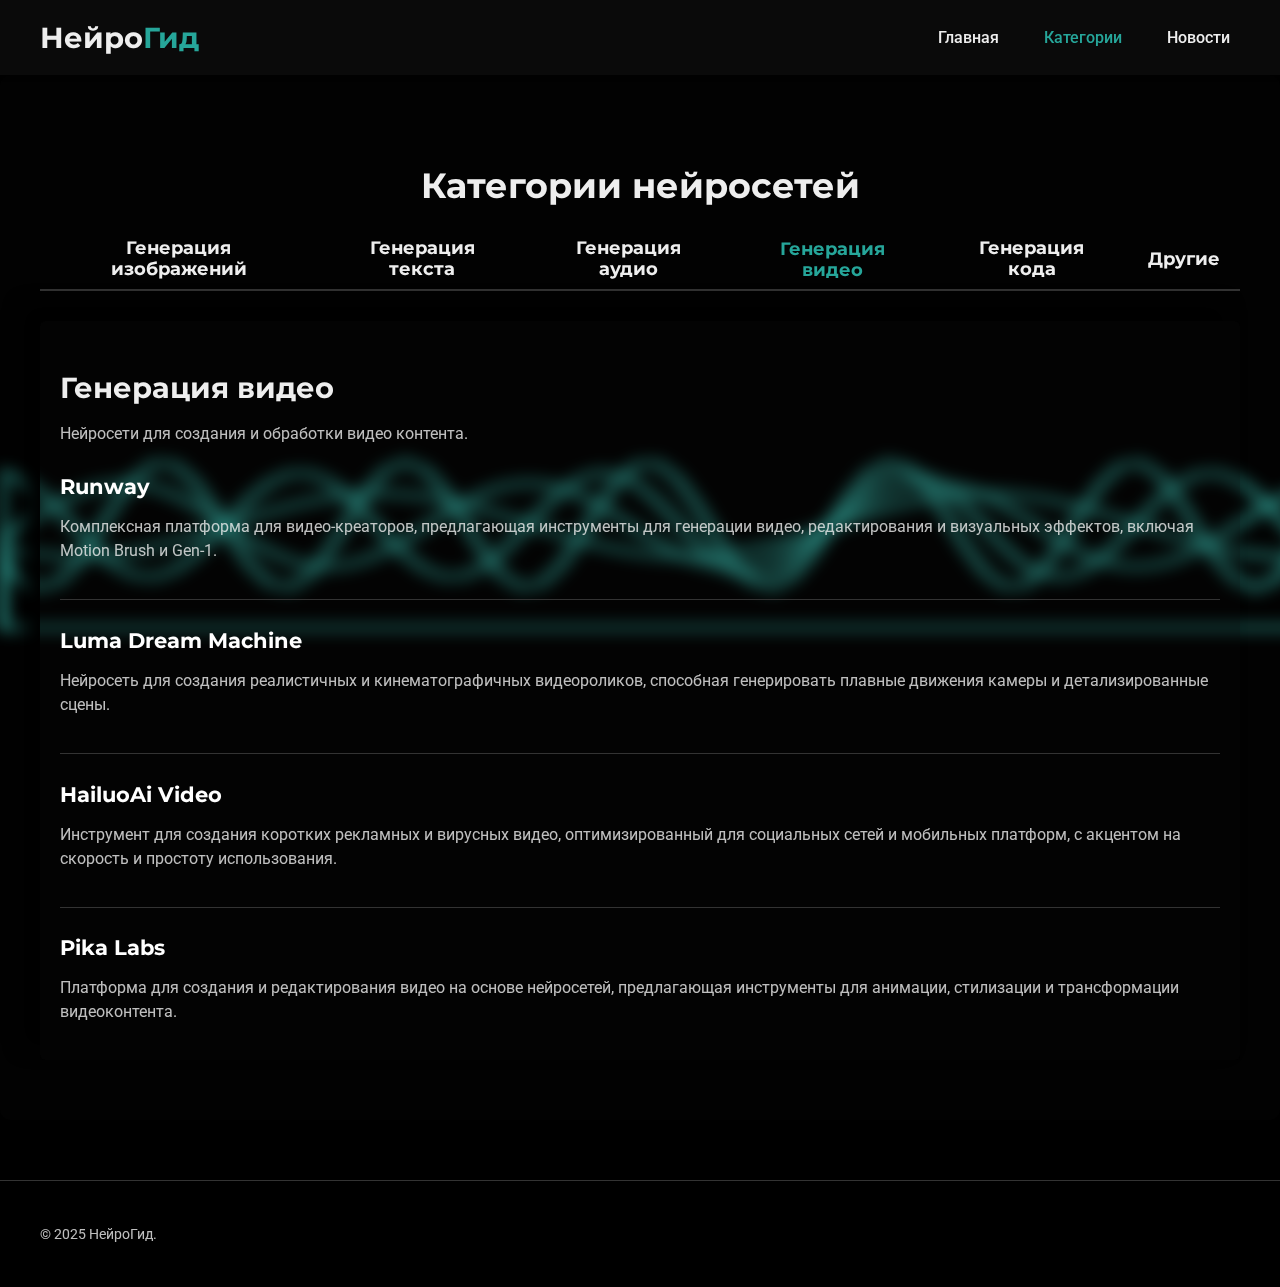
==== commit 4db95b39: "Add files via upload" ====
--- a/categories.html
+++ b/categories.html
@@ -95,10 +95,10 @@
     <style>
         .network-name a {
             color: white;
-            text-decoration: none;
+            text-decoration: none; /* Optional: removes underline if you don't want it */
         }
         .network-name a:hover {
-            text-decoration: underline;
+            text-decoration: underline; /* Optional: adds underline on hover for better UX */
         }
     </style>
 </head>
--- a/style.css
+++ b/style.css
@@ -231,7 +231,7 @@
 }
 
 .burger-menu {
-    display: none;
+    display: none; /* Скрыто по умолчанию на десктопе */
     background: none;
     border: none;
     cursor: pointer;
@@ -246,6 +246,18 @@
     margin: 5px 0;
     display: block;
     transition: all 0.3s ease;
+}
+
+.burger-menu.active .burger-line:nth-child(1) {
+    transform: translateY(8px) rotate(45deg);
+}
+
+.burger-menu.active .burger-line:nth-child(2) {
+    opacity: 0;
+}
+
+.burger-menu.active .burger-line:nth-child(3) {
+    transform: translateY(-8px) rotate(-45deg);
 }
 
 
@@ -553,12 +565,12 @@
         flex-direction: column;
         align-items: center;
         justify-content: center;
-        transform: translateX(100%);
-        transition: transform 0.5s ease;
+        transform: translateX(100%); /* Скрываем меню за экраном */
+        transition: transform 0.5s ease; /* Плавная анимация открытия/закрытия */
     }
 
     .nav.open {
-        transform: translateX(0);
+        transform: translateX(0); /* Показываем меню */
     }
 
     .nav-list {
@@ -576,19 +588,7 @@
     }
 
     .burger-menu {
-        display: block;
-    }
-
-    .burger-menu.active .burger-line:nth-child(1) {
-        transform: translateY(8px) rotate(45deg);
-    }
-
-    .burger-menu.active .burger-line:nth-child(2) {
-        opacity: 0;
-    }
-
-    .burger-menu.active .burger-line:nth-child(3) {
-        transform: translateY(-8px) rotate(-45deg);
+        display: block; /* Показываем бургер-меню на мобильных */
     }
 
     .category-tabs {
